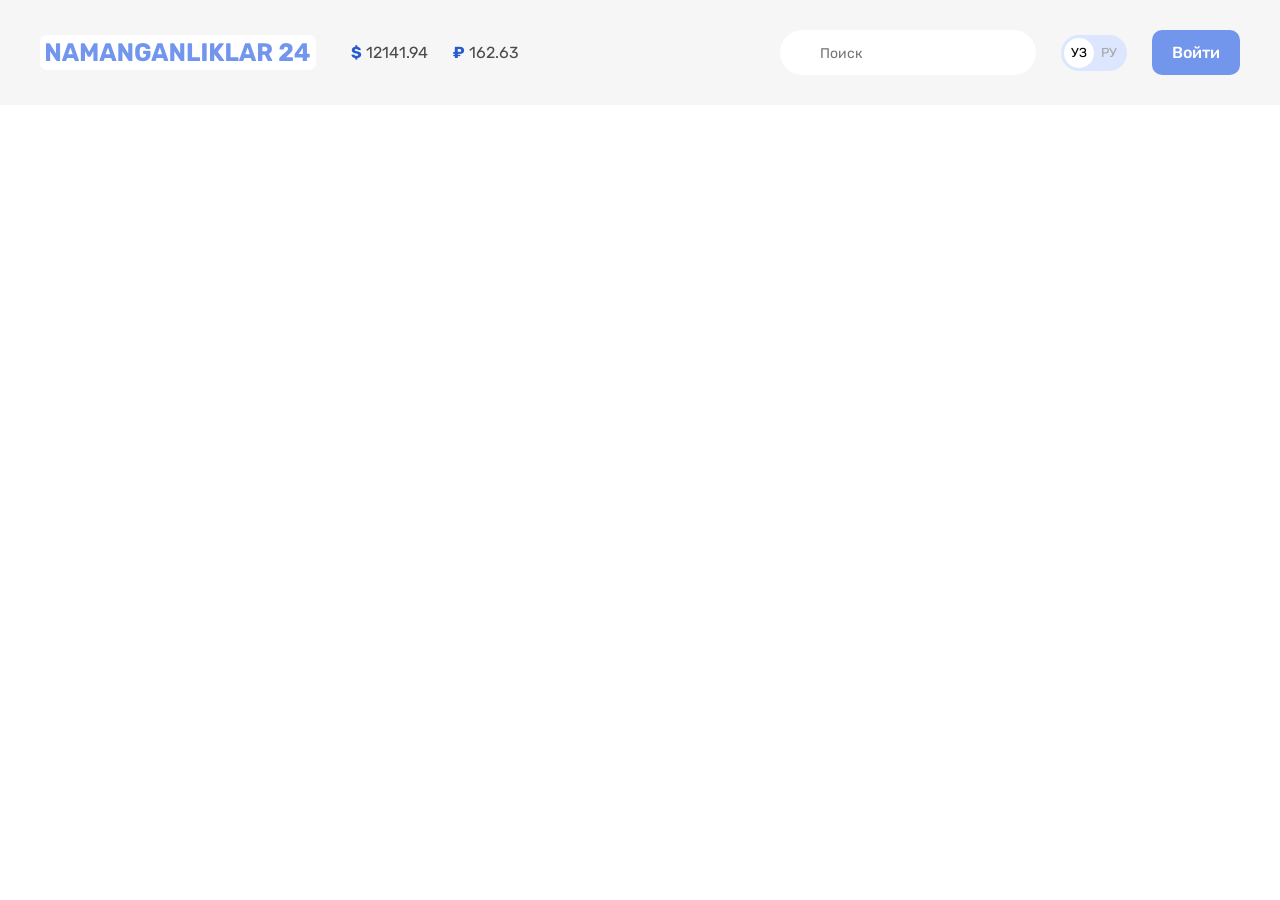
==== index.html @ 8beb7426 "Add global search form and focus styles" ====
<!DOCTYPE html>
<html lang="ru">
<head>
  <meta charset="UTF-8">
  <meta name="viewport" content="width=device-width, initial-scale=1.0">
  <title>N24</title>

  <!--Google Fonts-->
  <link rel="preconnect" href="https://fonts.googleapis.com">
  <link rel="preconnect" href="https://fonts.gstatic.com" crossorigin>
  <link href="https://fonts.googleapis.com/css2?family=Rubik:wght@400;500;700&display=swap" rel="stylesheet">

<!--Styles-->
<link rel="stylesheet" href="./css/normalize.css">
<link rel="stylesheet" href="./css/styles.css">
</head>
<body>

<!-- SITE-HEADER -->
<header class="site-header">
  <!-- SITE-HEADER-TOP -->
  <div class="site-header-top">
    <div class="site-header-top-container container">
      <a class="site-header-logo" href="index.html">
        <img class="logo-img" src="./img/logo-purple.svg" alt="N24 logo" width="264" height="28">
      </a>
      <!-- CURRENCY-RATES -->
      <ul class="currency-rates">
        <li class="currency-rates-item">
          <b class="currency-rates-type">$</b>
          <span class="currency-rates-value">12141.94</span>
        </li>
        <li class="currency-rates-item">
          <b class="currency-rates-type">₽</b>
          <span class="currency-rates-value">162.63</span>
        </li>
      </ul>

      <!-- GLOBAL-SEARCH-FORM -->
      <form class="global-search-form" action="https://echo.htmlacademy.ru" method="GET">
        <input class="global-search-form-input" type="search" name="search" placeholder="Поиск" aria-label="Поиск" required>
      </form>

      <!-- LANG-TOGGLE -->
      <div class="lang-toggle">
        <a class="lang-toggle-link lang-toggle-link-active" href="index.html">УЗ</a>
        <a class="lang-toggle-link" href="index.html">РУ</a>
      </div>

      <!-- SITE-HEADER-AUTH -->
      <a class="button button-primary" href="#">Войти</a>
    </div>
  </div>
</header>

</body>
</html>
---- css/styles.css ----
/*GLOBAL*/
* {
  box-sizing: border-box;
}

html {
  height: 100%;
  scroll-behavior: smooth;
}

body {
  display: flex;
  flex-direction: column;
  height: 100%;
  padding: 0;
  margin: 0;
  font-family: "Rubik", "Arial", sans-serif;
  font-size: 16px;
  line-height: 22px;
  background-color: #fff;
  color: #4a4b4c;
}

img {
  max-width: 100%;
  height: auto;
}

/* OUTLINE STYLES */
*:focus {
  outline: 2px dashed #7296ec;
  outline-offset: 3px;
}

/* BUTTON */
.button {
  display: inline-block;
  padding: 13px 20px;
  border-radius: 10px;
  font-size: 16px;
  line-height: normal;
  font-weight: 500;
  text-decoration: none;
  text-align: center;
  cursor: pointer;
}

.button-primary {
  background-color: #7296ec;
  color: #fff;
}

.button-primary:hover {
  opacity: 0.8;
}

.button-primary:active {
  opacity: 0.6;
}

/*CONTAINER*/
.container {
  width: 100%;
  max-width: 1240px;
  padding-left: 20px;
  padding-right: 20px;
  margin-left: auto;
  margin-right: auto;
}


/* SITE-HEADER */

/* SITE-HEADER-TOP */
.site-header-top {
  padding-top: 30px;
  padding-bottom: 30px;
  background-color: #f6f6f6;
}

.site-header-top-container {
  display: flex;
  align-items: center;
}

.site-header-logo {
  display: flex;
  padding: 8px 6px;
  margin-right: 35px;
  border-radius: 7px;
  background-color: #fff;
}

.site-header-logo:hover {
  opacity: 0.8;
}

.site-header-logo:active {
  opacity: 0.6;
}

/* CURRENCY-RATES */
.currency-rates {
  display: flex;
  align-items: center;
  padding: 0;
  margin: 0;
  margin-right: auto;
  list-style: none;
}

.currency-rates-item:not(:last-child) {
  margin-right: 25px;
}

.currency-rates-type {
  color: #2959ce;
}

/* GLOBAL-SEARCH-FORM */
.global-search-form {
  margin-right: 25px;
}

.global-search-form-input {
  padding-top: 15px;
  padding-right: 20px;
  padding-bottom: 13px;
  padding-left: 40px;
  border: 0;
  border-radius: 60px;
  font-size: 14px;
  line-height: normal;
}

/* LANG-TOGGLE */
.lang-toggle {
  display: flex;
  padding: 3px;
  margin-right: 25px;
  border-radius: 39px;
  background-color: #dce6ff;
}

.lang-toggle-link {
  width: 30px;
  height: 30px;
  border-radius: 50%;
  font-size: 13px;
  line-height: 30px;
  color: #a6a6a6;
  text-align: center;
  text-decoration: none;
}

.lang-toggle-link-active {
  background-color: #fff;
  color: #000;
}
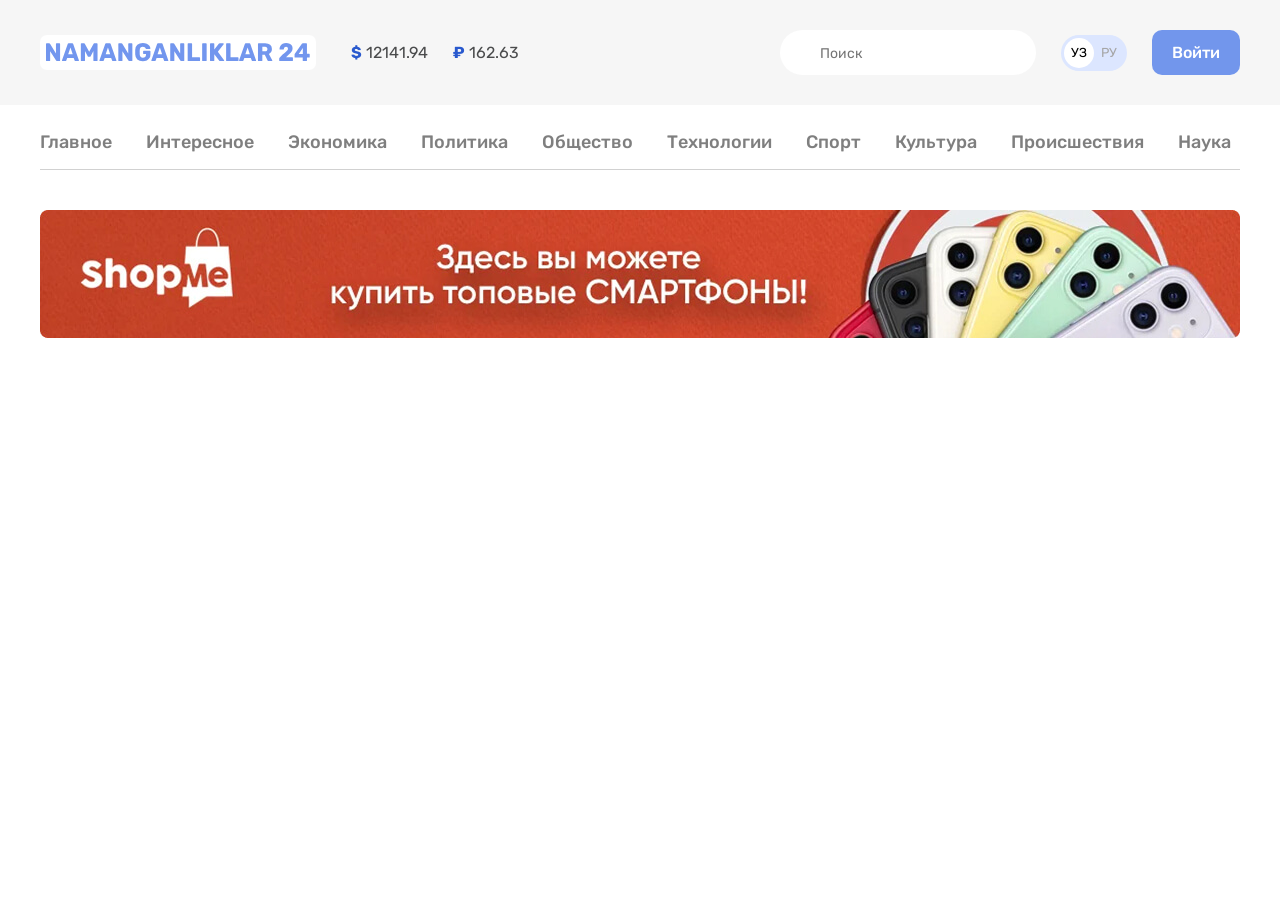
==== commit c169af99: "Add sitenav and site-header banner" ====
--- a/index.html
+++ b/index.html
@@ -51,6 +51,32 @@
       <a class="button button-primary" href="#">Войти</a>
     </div>
   </div>
+
+  <div class="container">
+    <!-- SITENAV -->
+    <nav class="sitenav">
+      <ul class="sitenav-list">
+        <li class="sitenav-item"><a class="sitenav-link" href="#">Главное</a></li>
+        <li class="sitenav-item"><a class="sitenav-link" href="#">Интересное</a></li>
+        <li class="sitenav-item"><a class="sitenav-link" href="#">Экономика</a></li>
+        <li class="sitenav-item"><a class="sitenav-link" href="#">Политика</a></li>
+        <li class="sitenav-item"><a class="sitenav-link" href="#">Общество</a></li>
+        <li class="sitenav-item"><a class="sitenav-link" href="#">Технологии</a></li>
+        <li class="sitenav-item"><a class="sitenav-link" href="#">Спорт</a></li>
+        <li class="sitenav-item"><a class="sitenav-link" href="#">Культура</a></li>
+        <li class="sitenav-item"><a class="sitenav-link" href="#">Происшествия</a></li>
+        <li class="sitenav-item"><a class="sitenav-link" href="#">Наука</a></li>
+      </ul>
+    </nav>
+
+
+    <!-- SITE-HEADER-BANNER -->
+    <aside class="site-header-banner">
+      <a class="site-header-banner-link" href="https://olchauz" target="_blank">
+        <img class="site-header-banner-img" src="./img/shopme-banner.jpg" alt="ShopMe banner" width="1200" height="128" srcset="img/shopme-banner.jpg 1x, img/shopme-banner@2x.jpg 2x">
+      </a>
+    </aside>
+  </div>
 </header>
 
 </body>
--- a/css/styles.css
+++ b/css/styles.css
@@ -75,6 +75,7 @@
 .site-header-top {
   padding-top: 30px;
   padding-bottom: 30px;
+  margin-bottom: 10px;
   background-color: #f6f6f6;
 }
 
@@ -157,3 +158,50 @@
   background-color: #fff;
   color: #000;
 }
+/* SITENAV */
+.sitenav {
+  padding-top: 12px;
+  padding-bottom: 12px;
+  border-bottom: 1px solid #d1d1d1;
+  margin-bottom: 40px;
+  font-size: 18px;
+  line-height: normal;
+  font-weight: 500;
+}
+
+.sitenav-list {
+  display: flex;
+  flex-wrap: wrap;
+  align-items: center;
+  padding: 0;
+  margin: 0;
+  list-style: none;
+}
+
+.sitenav-item {
+  margin-top: 4px;
+  margin-bottom: 4px;
+}
+
+.sitenav-item:not(:last-child) {
+  margin-right: 34px;
+}
+
+.sitenav-link {
+  display: block;
+  color: #7f7f7f;
+  text-decoration: none;
+}
+
+.sitenav-link:hover {
+  color: #7296ec;
+}
+
+.sitenav-link:active {
+  opacity: 0.6;
+}
+
+/* SITE-HEADER-BANNER */
+.site-header-banner-link {
+  display: flex;
+}
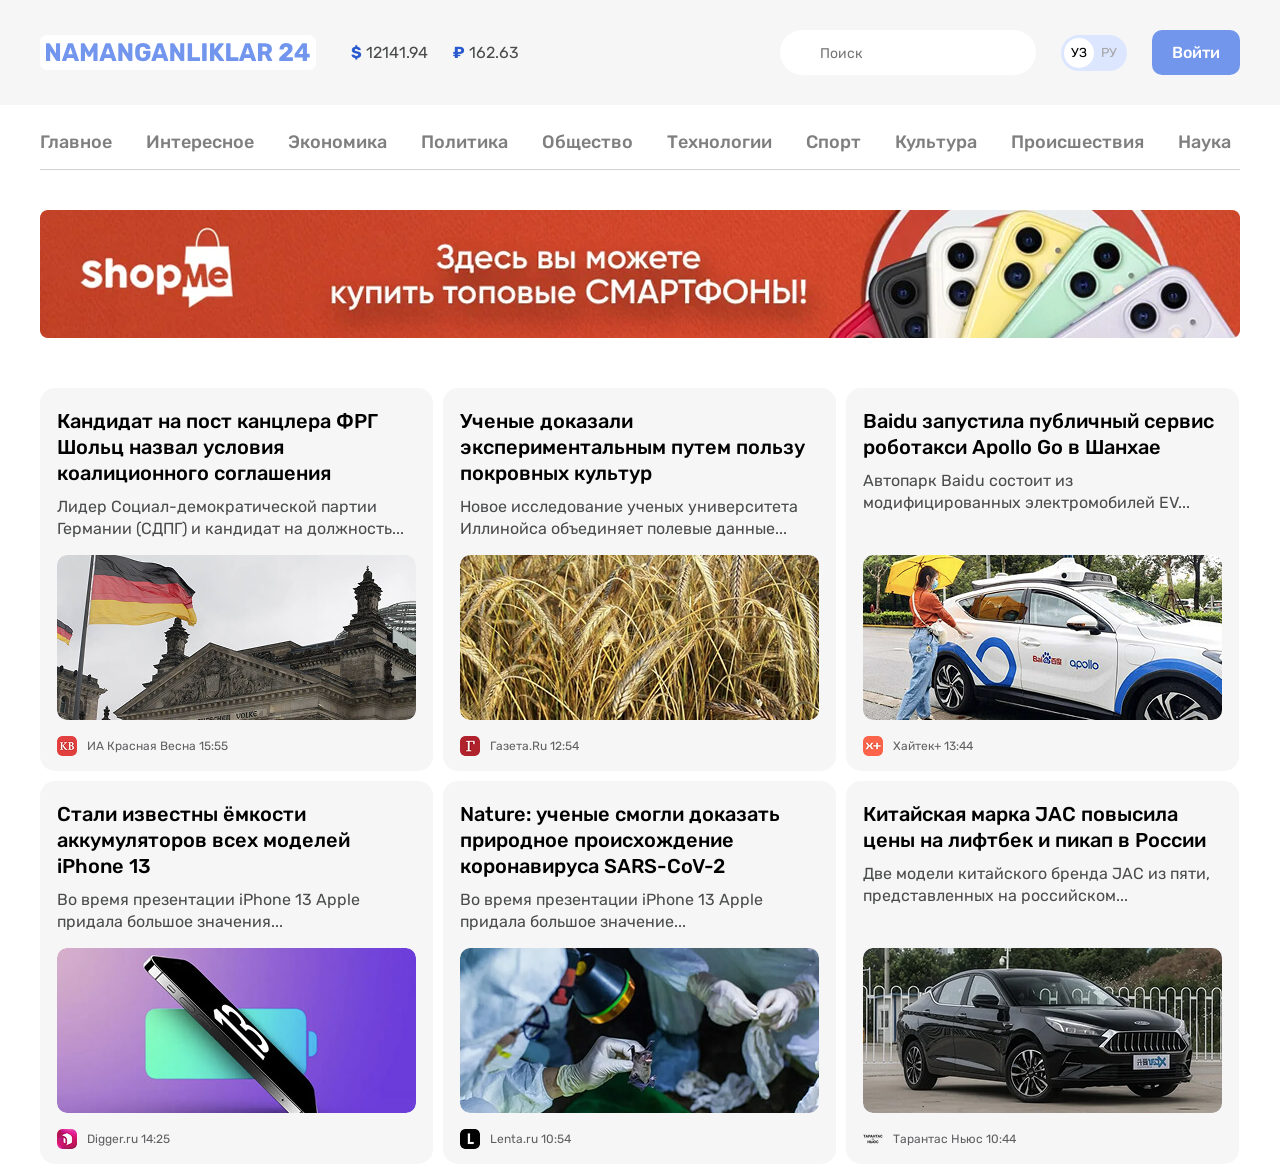
==== commit 0c4f6b8e: "Add news-grid" ====
--- a/index.html
+++ b/index.html
@@ -79,5 +79,108 @@
   </div>
 </header>
 
+
+<!-- MAIN-CONTENT -->
+<main class="main-content">
+
+<div class="container">
+  <!-- TOP-NEWS -->
+  <section class="top-news">
+    <div class="news-grid">
+      <!-- NEWS-GRID-ITEM -->
+      <article class="news-grid-item article-card">
+        <h3 class="article-card-title">
+          <a class="article-card-link" href="#">Кандидат на пост канцлера ФРГ Шольц назвал условия коалиционного соглашения</a>
+        </h3>
+        <p class="article-card-text">Лидер Социал-демократической партии Германии (СДПГ) и кандидат на должность...</p>
+        <img class="article-card-img" src="./img/germany.jpg" alt="Кандидат на пост канцлера ФРГ Шольц назвал условия коалиционного соглашения" width="360" height="165" srcset="img/germany.jpg 1x, img/germany@2x.jpg 2x">
+        <footer class="article-card-footer">
+          <img class="article-card-source-icon" src="./img/krasnaya-vesna.jpg" alt="krasnaya-vesna" width="20" height="20" srcset="img/krasnaya-vesna.jpg 1x, img/krasnaya-vesna@2x.jpg 2x">
+          <div class="article-card-source-time">
+            <span class="article-card-source">ИА Красная Весна</span>
+            <time datetime="15:55:00">15:55</time>
+          </div>
+        </footer>
+      </article>
+      <!-- NEWS-GRID-ITEM -->
+      <article class="news-grid-item article-card">
+        <h3 class="article-card-title">
+          <a class="article-card-link" href="#">Ученые доказали экспериментальным путем пользу покровных культур</a>
+        </h3>
+        <p class="article-card-text">Новое исследование ученых университета Иллинойса объединяет полевые данные...</p>
+        <img class="article-card-img" src="./img/wheat.jpg" alt="Ученые доказали экспериментальным путем пользу покровных культур" width="360" height="165" srcset="img/wheat.jpg 1x, img/wheat@2x.jpg 2x">
+        <footer class="article-card-footer">
+          <img class="article-card-source-icon" src="./img/gazetaru.jpg" alt="gazetaru" width="20" height="20" srcset="img/gazetaru.jpg 1x, img/gazetaru@2x.jpg 2x">
+          <div class="article-card-source-time">
+            <span class="article-card-source">Газета.Ru</span>
+            <time datetime="12:54:00">12:54</time>
+          </div>
+        </footer>
+      </article>
+      <!-- NEWS-GRID-ITEM -->
+      <article class="news-grid-item article-card">
+        <h3 class="article-card-title">
+          <a class="article-card-link" href="#">Baidu запустила публичный сервис роботакси Apollo Go в Шанхае</a>
+        </h3>
+        <p class="article-card-text">Автопарк Baidu состоит из модифицированных электромобилей EV...</p>
+        <img class="article-card-img" src="./img/baidu.jpg" alt="Baidu запустила публичный сервис роботакси Apollo Go в Шанхае" width="360" height="165" srcset="img/baidu.jpg 1x, img/baidu@2x.jpg 2x">
+        <footer class="article-card-footer">
+          <img class="article-card-source-icon" src="./img/hitech-plyus.jpg" alt="hitech-plyus" width="20" height="20" srcset="img/hitech-plyus.jpg 1x, img/hitech-plyus@2x.jpg 2x">
+          <div class="article-card-source-time">
+            <span class="article-card-source">Хайтек+</span>
+            <time datetime="13:44:00">13:44</time>
+          </div>
+        </footer>
+      </article>
+      <!-- NEWS-GRID-ITEM -->
+      <article class="news-grid-item article-card">
+        <h3 class="article-card-title">
+          <a class="article-card-link" href="#">Стали известны ёмкости аккумуляторов всех моделей iPhone 13</a>
+        </h3>
+        <p class="article-card-text">Во время презентации iPhone 13 Apple придала большое значения...</p>
+        <img class="article-card-img" src="./img/iphone-13.jpg" alt="Стали известны ёмкости аккумуляторов всех моделей iPhone 13" width="360" height="165" srcset="img/iphone-13.jpg 1x, img/iphone-13@2x.jpg 2x">
+        <footer class="article-card-footer">
+          <img class="article-card-source-icon" src="./img/digger-logo.jpg" alt="digger-logo" width="20" height="20" srcset="img/digger-logo.jpg 1x, img/digger-logo@2x.jpg 2x">
+          <div class="article-card-source-time">
+            <span class="article-card-source">Digger.ru</span>
+            <time datetime="14:25:00">14:25</time>
+          </div>
+        </footer>
+      </article>
+            <!-- NEWS-GRID-ITEM -->
+      <article class="news-grid-item article-card">
+        <h3 class="article-card-title">
+          <a class="article-card-link" href="#">Nature: ученые смогли доказать природное происхождение коронавируса SARS-CoV-2</a>
+        </h3>
+        <p class="article-card-text">Во время презентации iPhone 13 Apple придала большое значение...</p>
+        <img class="article-card-img" src="./img/sars-cov-2.jpg" alt="Nature: ученые смогли доказать природное происхождение коронавируса SARS-CoV-2" width="360" height="165" srcset="img/sars-cov-2.jpg 1x, img/sars-cov-2@2x.jpg 2x">
+        <footer class="article-card-footer">
+          <img class="article-card-source-icon" src="./img/lenta.jpg" alt="lenta" width="20" height="20" srcset="img/lenta.jpg 1x, img/lenta@2x.jpg 2x">
+          <div class="article-card-source-time">
+            <span class="article-card-source">Lenta.ru</span>
+            <time datetime="10:54:00">10:54</time>
+          </div>
+        </footer>
+      </article>
+                  <!-- NEWS-GRID-ITEM -->
+      <article class="news-grid-item article-card">
+        <h3 class="article-card-title">
+          <a class="article-card-link" href="#">Китайская марка JAC повысила цены на лифтбек и пикап в России</a>
+        </h3>
+        <p class="article-card-text">Две модели китайского бренда JAC из пяти, представленных на российском...</p>
+        <img class="article-card-img" src="./img/jac.jpg" alt="Китайская марка JAC повысила цены на лифтбек и пикап в России" width="360" height="165" srcset="img/jac.jpg 1x, img/jac@2x.jpg 2x">
+        <footer class="article-card-footer">
+          <img class="article-card-source-icon" src="./img/tarantas-nyus.png" alt="tarantas-nyus" width="20" height="20" srcset="img/tarantas-nyus.png 1x, img/tarantas-nyus@2x.png 2x">
+          <div class="article-card-source-time">
+            <span class="article-card-source">Тарантас Ньюс</span>
+            <time datetime="10:44:00">10:44</time>
+          </div>
+        </footer>
+      </article>
+    </div>
+  </section>
+</div>
+</main>
+
 </body>
 </html>
--- a/css/styles.css
+++ b/css/styles.css
@@ -204,4 +204,87 @@
 /* SITE-HEADER-BANNER */
 .site-header-banner-link {
   display: flex;
+}
+
+/* MAIN-CONTENT */
+.main-content {
+  flex-grow: 1;
+  padding-top: 50px;
+}
+
+.news-grid {
+  display: flex;
+  flex-wrap: wrap;
+  margin-left: -10px;
+}
+
+.news-grid-item {
+  width: 393px;
+  margin-left: 10px;
+  margin-bottom: 10px;
+}
+
+.article-card {
+  display: flex;
+  flex-direction: column;
+  padding: 20px 17px 15px;
+  border-radius: 15px;
+  background-color: #f6f6f6;
+}
+
+.article-card-title {
+  margin-top: 0;
+  margin-bottom: 10px;
+  font-size: 20px;
+  font-weight: 500;
+  line-height: 26px;
+}
+
+.article-card-link {
+  display: inline-block;
+  color: #000;
+  text-decoration: none;
+}
+
+.article-card-link:hover {
+  color: #7296ec;
+}
+
+.article-card-link:active {
+  opacity: 0.6;
+}
+
+.article-card-text {
+  margin-top: 0;
+  margin-bottom: 15px;
+}
+
+.article-card-img {
+  display: block;
+  width: 360px;
+  height: 165px;
+  margin-top: auto;
+  margin-bottom: 16px;
+  border-radius: 10px;
+  object-fit: cover;
+}
+
+.article-card-footer {
+  display: flex;
+  align-items: center;
+}
+
+.article-card-source-icon {
+  width: 20px;
+  height: 20px;
+  margin-right: 10px;
+  border-radius: 5px;
+}
+
+.article-card-source-time {
+  font-size: 12px;
+  line-height: normal;
+  color: #5f5e61;
+}
+.article-card-source {
 }
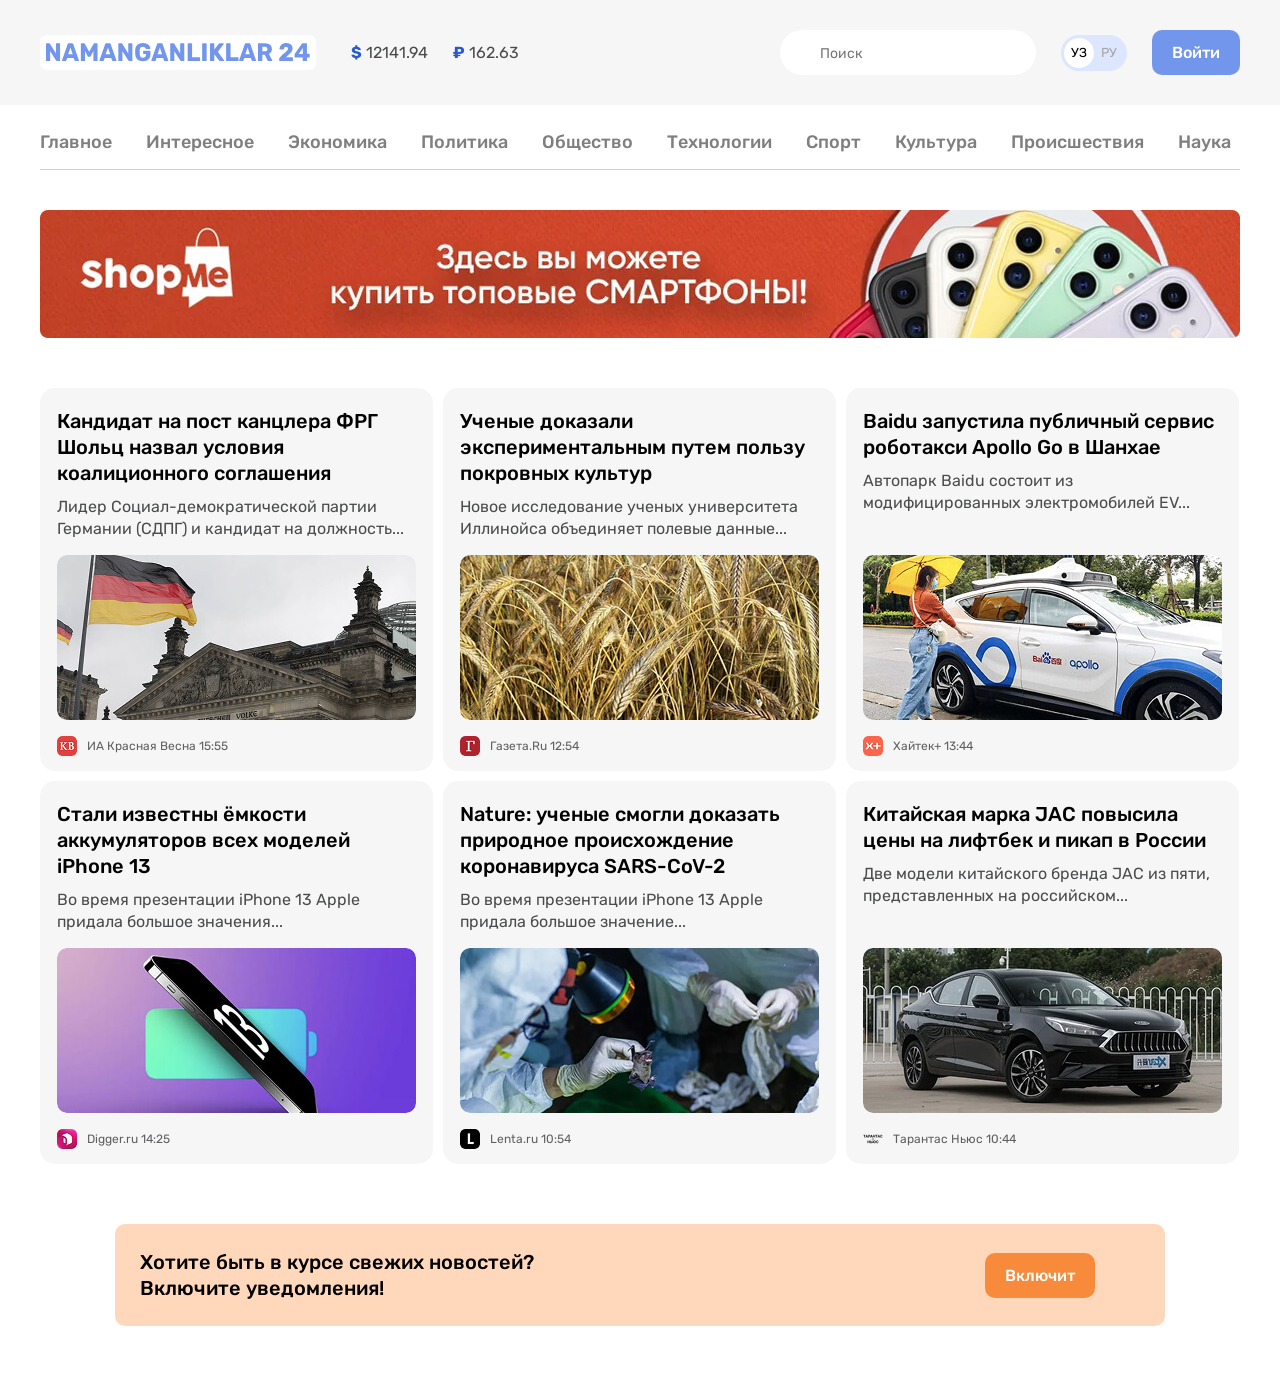
==== commit b501b3ce: "Add notification-cta" ====
--- a/index.html
+++ b/index.html
@@ -179,6 +179,16 @@
       </article>
     </div>
   </section>
+
+
+
+  <!-- NOTIFICATION-CTA -->
+  <section class="notification-cta">
+    <div class="notification-cta-text">Хотите быть в курсе свежих новостей?
+      <br>Включите уведомления!
+    </div>
+    <button class="button button-orang" type="button">Включит</button>
+  </section>
 </div>
 </main>
 
--- a/css/styles.css
+++ b/css/styles.css
@@ -36,6 +36,7 @@
 .button {
   display: inline-block;
   padding: 13px 20px;
+  border: 0;
   border-radius: 10px;
   font-size: 16px;
   line-height: normal;
@@ -44,18 +45,22 @@
   text-align: center;
   cursor: pointer;
 }
+.button:hover {
+  opacity: 0.8;
+}
+
+.button:active {
+  opacity: 0.6;
+}
 
 .button-primary {
   background-color: #7296ec;
   color: #fff;
 }
 
-.button-primary:hover {
-  opacity: 0.8;
-}
-
-.button-primary:active {
-  opacity: 0.6;
+.button-orang {
+  background-color: #f78b3b;
+  color: #fff;
 }
 
 /*CONTAINER*/
@@ -216,6 +221,7 @@
   display: flex;
   flex-wrap: wrap;
   margin-left: -10px;
+  margin-bottom: -10px;
 }
 
 .news-grid-item {
@@ -286,5 +292,22 @@
   line-height: normal;
   color: #5f5e61;
 }
-.article-card-source {
-}+
+
+/* NOTIFICATION-CTA */
+.notification-cta {
+  display: flex;
+  justify-content: space-between;
+  align-items: center;
+  padding: 25px 70px 25px 25px;
+  margin: 60px 75px;
+  border-radius: 10px;
+  background-color: #ffd7ba;
+}
+
+.notification-cta-text {
+  font-size: 20px;
+  font-weight: 500;
+  line-height: 26px;
+  color: #000;
+}
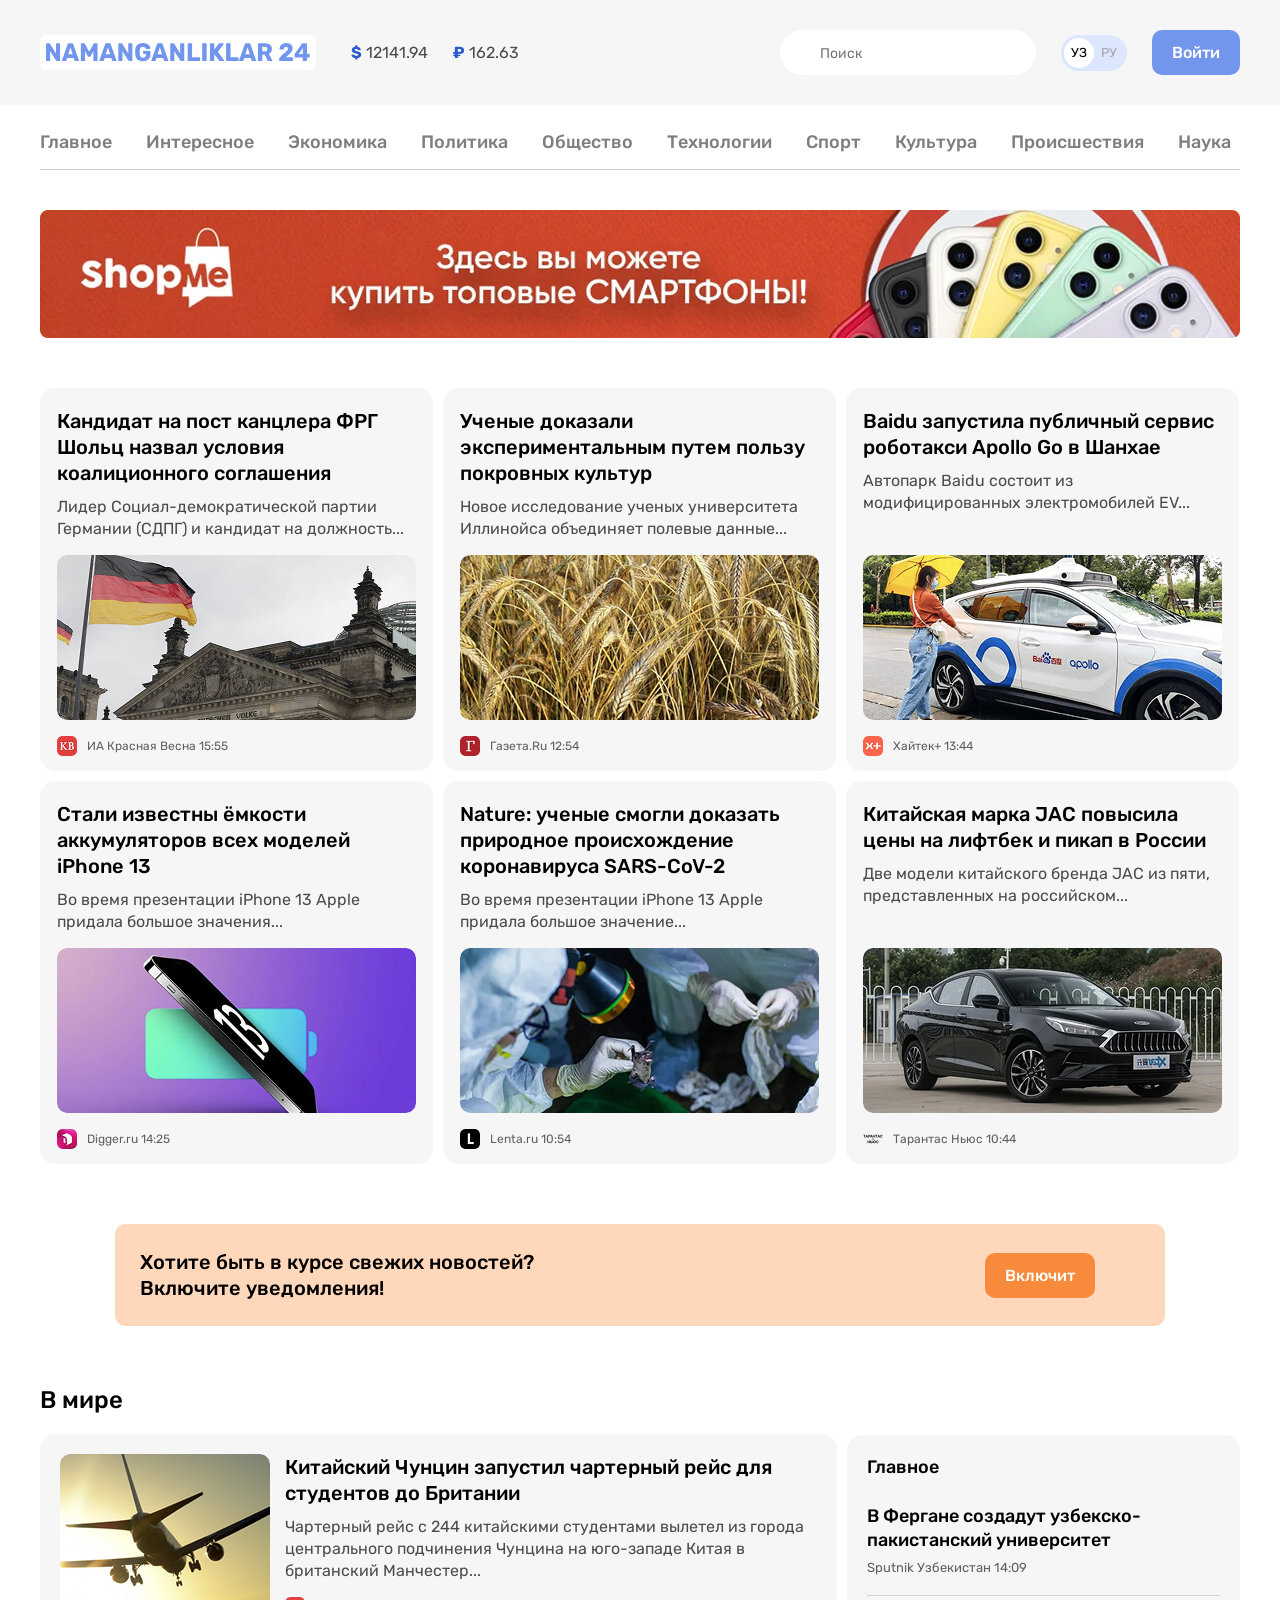
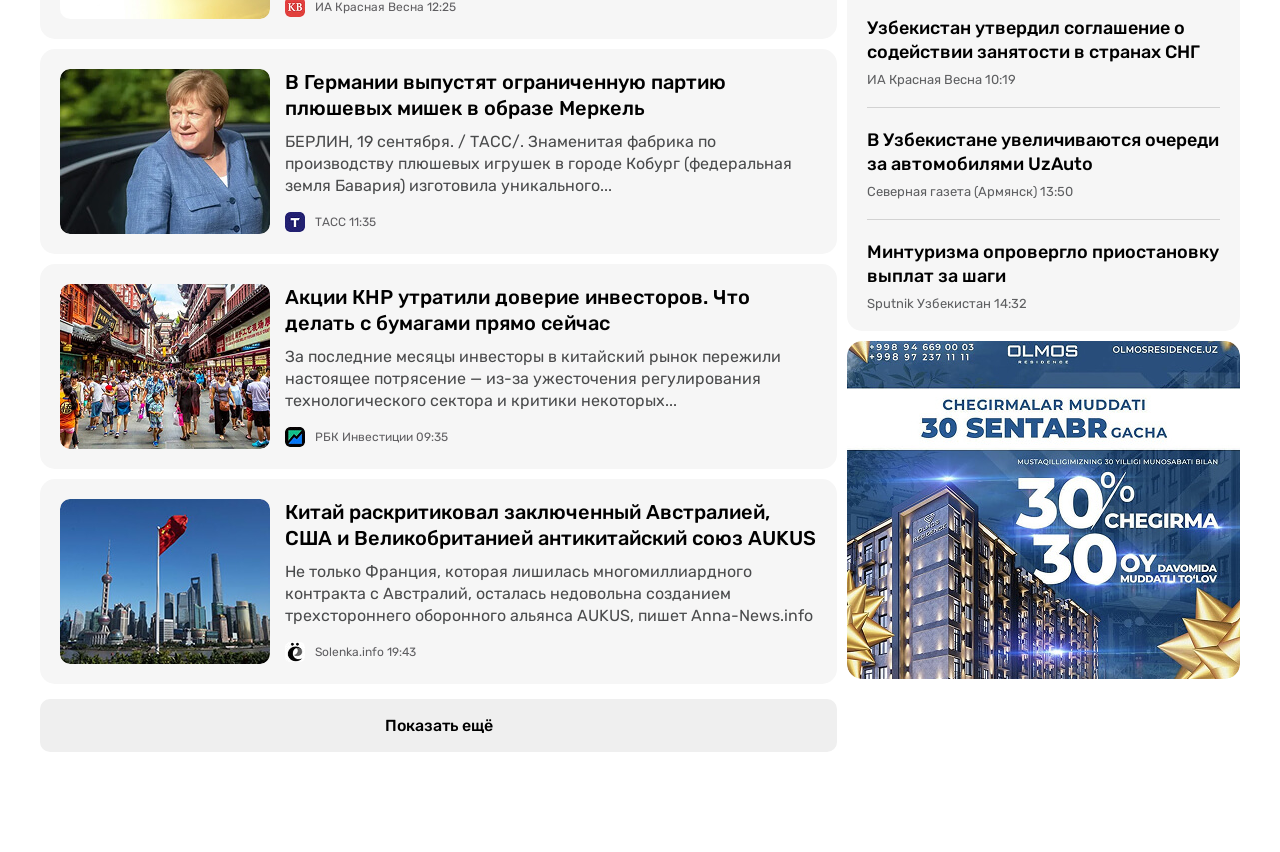
==== commit d4ae73d5: "Add global-news and sitebar" ====
--- a/index.html
+++ b/index.html
@@ -189,6 +189,134 @@
     </div>
     <button class="button button-orang" type="button">Включит</button>
   </section>
+
+
+<div class="layout-2-1">
+  <div class="layout-2-1-main">
+  <section class="global-news">
+  <h2 class="global-news-heading">В мире</h2>
+  <!-- NEWS-LIST -->
+  <div class="news-list">
+    <div class="news-list-item article-card-horizontal">
+      <img class="article-card-horizontal-img" src="./img/charter-reys.jpg" alt="" width="210" height="165" srcset="img/charter-reys.jpg 1x, img/charter-reys@2x.jpg 2x">
+      <div class="article-card-horizontal-content">
+        <h3 class="article-card-horizontal-title">
+          <a class="article-card-horizontal-link" href="#">Китайский Чунцин запустил чартерный рейс для студентов до Британии</a>
+        </h3>
+        <p class="article-card-horizontal-text">Чартерный рейс с 244 китайскими студентами вылетел из города центрального подчинения Чунцина на юго-западе Китая в британский Манчестер...</p>
+        <footer class="article-card-horizontal-footer">
+          <img class="article-card-horizontal-source-icon" src="./img/krasnaya-vesna.jpg" alt="" width="20" height="20" srcset="img/krasnaya-vesna.jpg 1x, img/krasnaya-vesna@2x.jpg 2x">
+          <div class="article-card-horizontal-source-time">
+            <span class="article-card-horizontal-source">ИА Красная Весна</span>
+            <time datetime="12:25:00">12:25</time>
+          </div>
+        </footer>
+      </div>
+    </div>
+    <div class="news-list-item article-card-horizontal">
+      <img class="article-card-horizontal-img" src="./img/angela-merke.jpg" alt="" width="210" height="165" srcset="img/angela-merke.jpg 1x, img/angela-merke@2x.jpg 2x">
+      <div class="article-card-horizontal-content">
+        <h3 class="article-card-horizontal-title">
+          <a class="article-card-horizontal-link" href="#">В Германии выпустят ограниченную партию плюшевых мишек в образе Меркель</a>
+        </h3>
+        <p class="article-card-horizontal-text">БЕРЛИН, 19 сентября. / ТАСС/. Знаменитая фабрика по производству плюшевых игрушек в городе Кобург (федеральная земля Бавария) изготовила уникального...</p>
+        <footer class="article-card-horizontal-footer">
+          <img class="article-card-horizontal-source-icon" src="./img/tacc.jpg" alt="" width="20" height="20" srcset="img/tacc.jpg 1x, img/tacc@2x.jpg 2x">
+          <div class="article-card-horizontal-source-time">
+            <span class="article-card-horizontal-source">ТАСС</span>
+            <time datetime="11:35:00">11:35</time>
+          </div>
+        </footer>
+      </div>
+    </div>
+    <div class="news-list-item article-card-horizontal">
+      <img class="article-card-horizontal-img" src="./img/china.jpg" alt="" width="210" height="165" srcset="img/china.jpg 1x, img/china@2x.jpg 2x">
+      <div class="article-card-horizontal-content">
+        <h3 class="article-card-horizontal-title">
+          <a class="article-card-horizontal-link" href="#">Акции КНР утратили доверие инвесторов. Что делать с бумагами прямо сейчас</a>
+        </h3>
+        <p class="article-card-horizontal-text">За последние месяцы инвесторы в китайский рынок пережили настоящее потрясение — из-за ужесточения регулирования технологического сектора и критики некоторых...</p>
+        <footer class="article-card-horizontal-footer">
+          <img class="article-card-horizontal-source-icon" src="./img/rbc.jpg" alt="" width="20" height="20" srcset="img/rbc.jpg 1x, img/rbc@2x.jpg 2x">
+          <div class="article-card-horizontal-source-time">
+            <span class="article-card-horizontal-source">РБК Инвестиции</span>
+            <time datetime="09:35:00">09:35</time>
+          </div>
+        </footer>
+      </div>
+    </div>
+    <div class="news-list-item article-card-horizontal">
+      <img class="article-card-horizontal-img" src="./img/aukus.jpg" alt="" width="210" height="165" srcset="img/aukus.jpg 1x, img/aukus@2x.jpg 2x">
+      <div class="article-card-horizontal-content">
+        <h3 class="article-card-horizontal-title">
+          <a class="article-card-horizontal-link" href="#">Китай раскритиковал заключенный Австралией, США и Великобританией антикитайский союз AUKUS</a>
+        </h3>
+        <p class="article-card-horizontal-text">Не только Франция, которая лишилась многомиллиардного контракта с Австралий, осталась недовольна созданием трехстороннего оборонного альянса AUKUS, пишет Anna-News.info</p>
+        <footer class="article-card-horizontal-footer">
+          <img class="article-card-horizontal-source-icon" src="./img/solenka.jpg" alt="" width="20" height="20" srcset="img/solenka.jpg 1x, img/solenka@2x.jpg 2x">
+          <div class="article-card-horizontal-source-time">
+            <span class="article-card-horizontal-source">Solenka.info</span>
+            <time datetime="19:43:00">19:43</time>
+          </div>
+        </footer>
+      </div>
+    </div>
+  </div>
+
+  <button class="news-list-more-button button button-block" type="button">Показать ещё</button>
+</section>
+</div>
+
+<div class="layout-2-1-sitebar">
+  <section class="layout-2-1-sitebar-item sitebar-news-card">
+  <h2 class="sitebar-news-card-heading">Главное</h2>
+  <ul class="sitebar-news-card-list">
+    <li class="sitebar-news-card-item">
+      <h3 class="sitebar-news-card-title">
+        <a href="" class="sitebar-news-card-link">В Фергане создадут узбекско-пакистанский университет</a>
+      </h3>
+      <div class="sitebar-news-card-source-time">
+        <span class="sitebar-news-card-source">Sputnik Узбекистан</span>
+        <time datetime="14:09:00">14:09</time>
+      </div>
+    </li>
+    <li class="sitebar-news-card-item">
+      <h3 class="sitebar-news-card-title">
+        <a href="" class="sitebar-news-card-link">Узбекистан утвердил соглашение о содействии занятости в странах СНГ</a>
+      </h3>
+      <div class="sitebar-news-card-source-time">
+        <span class="sitebar-news-card-source">ИА Красная Весна</span>
+        <time datetime="10:19:00">10:19</time>
+      </div>
+    </li>
+    <li class="sitebar-news-card-item">
+      <h3 class="sitebar-news-card-title">
+        <a href="" class="sitebar-news-card-link">В Узбекистане увеличиваются очереди за автомобилями UzAuto</a>
+      </h3>
+      <div class="sitebar-news-card-source-time">
+        <span class="sitebar-news-card-source">Северная газета (Армянск)</span>
+        <time datetime="13:50:00">13:50</time>
+      </div>
+    </li>
+    <li class="sitebar-news-card-item">
+      <h3 class="sitebar-news-card-title">
+        <a href="" class="sitebar-news-card-link">Минтуризма опровергло приостановку выплат за шаги</a>
+      </h3>
+      <div class="sitebar-news-card-source-time">
+        <span class="sitebar-news-card-source">Sputnik Узбекистан</span>
+        <time datetime="14:32:00">14:32</time>
+      </div>
+    </li>
+  </ul>
+</section>
+
+<aside class="layout-2-1-sitebar-item sitebar-ad">
+  <a class="sitebar-ad-link" href="#" target="_blank">
+    <img class="sitebar-ad-img" src="./img/olmos.jpg" alt="Olmos residence" width="393" height="338" srcset="img/olmos.jpg 1x, img/olmos@2x.jpg 2x">
+  </a>
+</aside>
+</div>
+</div>
 </div>
 </main>
 
--- a/css/styles.css
+++ b/css/styles.css
@@ -53,6 +53,11 @@
   opacity: 0.6;
 }
 
+.button-block {
+  display: block;
+  width: 100%;
+}
+
 .button-primary {
   background-color: #7296ec;
   color: #fff;
@@ -215,6 +220,7 @@
 .main-content {
   flex-grow: 1;
   padding-top: 50px;
+  padding-bottom: 100px;
 }
 
 .news-grid {
@@ -311,3 +317,195 @@
   line-height: 26px;
   color: #000;
 }
+
+
+/* GLOBAL-NEWS */
+.global-news-heading {
+  margin-top: 0;
+  margin-bottom: 20px;
+  font-size: 24px;
+  font-weight: 500;
+  line-height: normal;
+  color: #000;
+}
+
+.news-list {
+  display: flex;
+  flex-direction: column;
+  margin-bottom: 15px;
+}
+.news-list-item:not(:last-child) {
+  margin-bottom: 10px;
+}
+
+/* ARTICLE-CARD-HORIZONTAL */
+.article-card-horizontal {
+  display: flex;
+  align-items:flex-start;
+  padding: 20px;
+  border-radius: 15px;
+  background-color: #f6f6f6;
+}
+
+.article-card-horizontal-img {
+  width: 210px;
+  height: 165px;
+  margin-right: 15px;
+  border-radius: 10px;
+  object-fit: cover;
+}
+
+.article-card-horizontal-content {
+  flex-grow: 1;
+}
+
+.article-card-horizontal-title {
+  margin-top: 0;
+  margin-bottom: 10px;
+  font-size: 20px;
+  font-weight: 500;
+  line-height: 26px;
+}
+
+.article-card-horizontal-link {
+  display: inline-block;
+  color: #000;
+  text-decoration: none;
+}
+
+.article-card-horizontal-link:hover {
+  color: #7296ec;
+}
+
+.article-card-horizontal-link:active {
+  opacity: 0.6;
+}
+
+.article-card-horizontal-text {
+  margin-top: 0;
+  margin-bottom: 15px;
+  font-size: 16px;
+  line-height: 22px;
+}
+
+.article-card-horizontal-footer {
+  display: flex;
+  align-items: center;
+}
+
+.article-card-horizontal-source-icon {
+  width: 20px;
+  height: 20px;
+  margin-right: 10px;
+  object-fit: cover;
+  border-radius: 5px;
+}
+
+.article-card-horizontal-source-time {
+  font-size: 12px;
+  line-height: normal;
+  color: #5f5e61;
+}
+
+.news-list-more-button {
+  padding: 17px;
+}
+
+/* SITEBAR */
+.layout-2-1 {
+  display: flex;
+  align-items: flex-start;
+}
+
+.layout-2-1-main {
+  width: 797px;
+  margin-right: 10px;
+}
+
+.layout-2-1-sitebar {
+  width: 393px;
+  margin-top: 49px;
+}
+
+.layout-2-1-sitebar-item:not(:last-child) {
+  margin-bottom: 10px;
+}
+
+
+/* SITEBAR-NEWS-CARD */
+.sitebar-news-card {
+  padding: 20px;
+  border-radius: 15px;
+  background-color: #f6f6f6;
+  color: #000;
+}
+
+.sitebar-news-card-heading {
+  margin-top: 0;
+  margin-bottom: 25px;
+  font-size: 18px;
+  font-weight: 500;
+  line-height: 24px;
+}
+
+.sitebar-news-card-list {
+  padding: 0;
+  margin: 0;
+  list-style: none;
+}
+
+.sitebar-news-card-item {
+  padding-top: 20px;
+  padding-bottom: 20px;
+}
+
+.sitebar-news-card-item:first-child {
+  padding-top: 0;
+}
+
+.sitebar-news-card-item:last-child {
+  padding-bottom: 0;
+}
+
+.sitebar-news-card-item:not(:last-child) {
+  border-bottom: 1px solid #d2d2d2;
+}
+
+.sitebar-news-card-title {
+  margin-top: 0;
+  margin-bottom: 8px;
+  font-size: 18px;
+  font-weight: 500;
+  line-height: 24px;
+}
+
+.sitebar-news-card-link {
+  display: inline-block;
+  color: #000;
+  text-decoration: none;
+}
+
+.sitebar-news-card-link:hover {
+  color: #7296ec;
+}
+
+.sitebar-news-card-link:active {
+  opacity: 0.6;
+}
+
+.sitebar-news-card-source-time {
+  font-size: 13px;
+  line-height: normal;
+  color: #5e5f61;
+}
+
+.sitebar-ad-link {
+  display: flex;
+}
+
+.sitebar-ad-img {
+  width: 393px;
+  height: 338px;
+  object-fit: cover;
+  border-radius: 15px;
+}
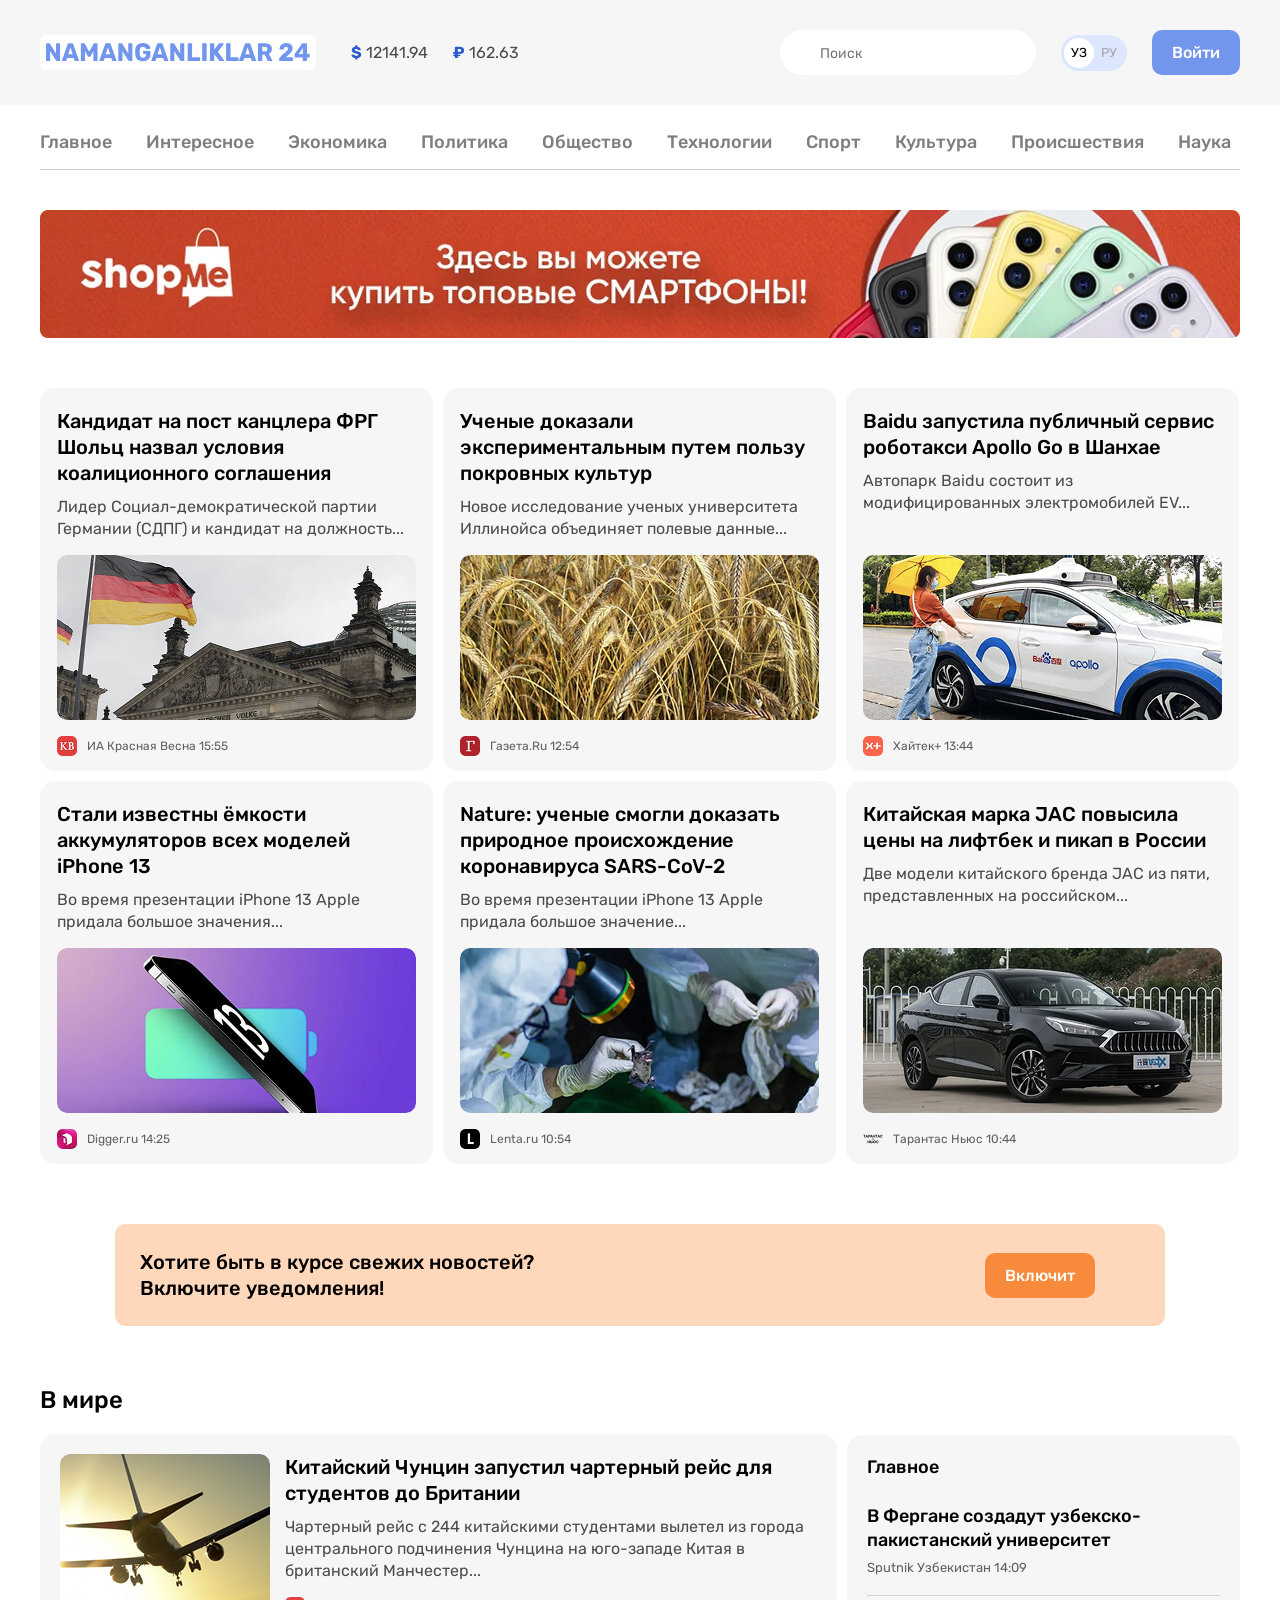
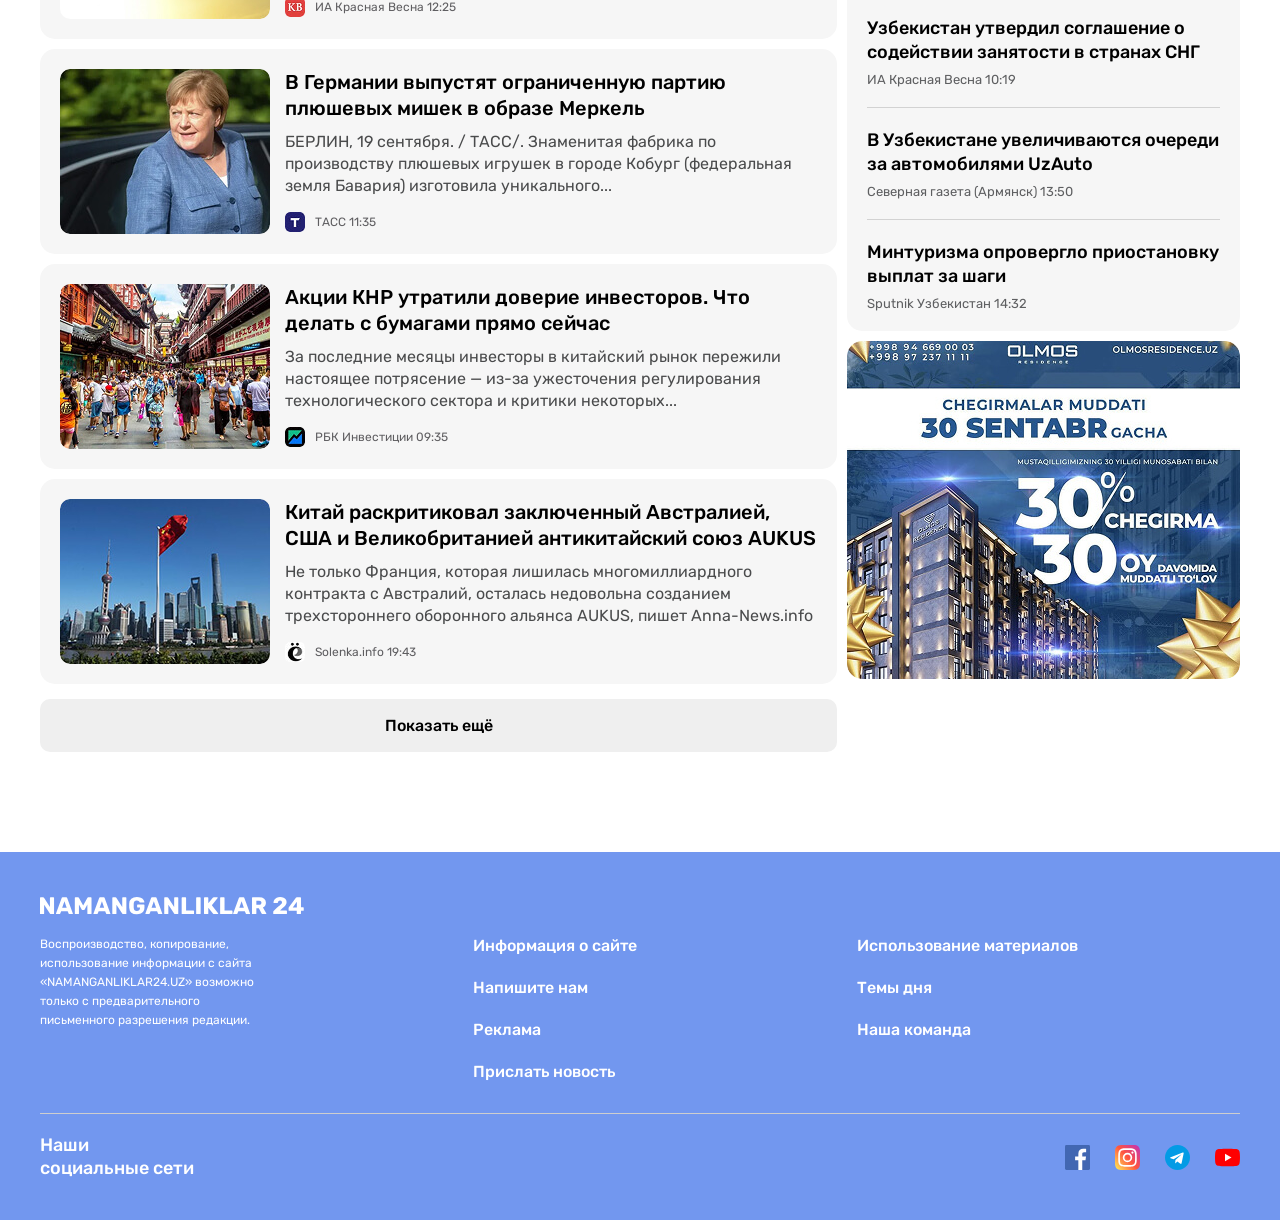
==== commit 2489c077: "Add site-footer" ====
--- a/index.html
+++ b/index.html
@@ -320,5 +320,78 @@
 </div>
 </main>
 
+
+<!-- SITE-FOOTER -->
+<footer class="site-footer">
+  <div class="container">
+    <div class="site-footer-logo-wrapper">
+      <a class="site-footer-logo" href="index.html">
+        <img class="site-footer-logo-img" src="./img/logo-white.svg" alt="N24 logo" width="264" height="28">
+      </a>
+    </div>
+
+    <div class="site-footer-about-links">
+      <div class="site-footer-about">Воспроизводство, копирование, использование информации с сайта «NAMANGANLIKLAR24.UZ» возможно только с предварительного письменного разрешения редакции.</div>
+
+      <div class="site-footer-links-wrapper">
+        <ul class="site-footer-links">
+          <li class="site-footer-links-item">
+            <a class="site-footer-link" href="#">Информация о сайте</a>
+          </li>
+          <li class="site-footer-links-item">
+            <a class="site-footer-link" href="#">Напишите нам</a>
+          </li>
+          <li class="site-footer-links-item">
+            <a class="site-footer-link" href="#">Реклама</a>
+          </li>
+          <li class="site-footer-links-item">
+            <a class="site-footer-link" href="#">Прислать новость</a>
+          </li>
+        </ul>
+
+        <ul class="site-footer-links">
+          <li class="site-footer-links-item">
+            <a class="site-footer-link" href="#">Использование материалов</a>
+          </li>
+          <li class="site-footer-links-item">
+            <a class="site-footer-link" href="#">Темы дня</a>
+          </li>
+          <li class="site-footer-links-item">
+            <a class="site-footer-link" href="#">Наша команда</a>
+          </li>
+        </ul>
+      </div>
+    </div>
+
+    <hr class="site-footer-divider">
+
+    <div class="site-footer-socials">
+      <h2 class="site-footer-socials-heading">Наши социальные сети</h2>
+      <ul class="site-footer-socials-list">
+        <li class="site-footer-socials-item">
+          <a class="site-footer-socials-link" href="#" target="_blank">
+            <img class="site-footer-socials-icon" src="./img/icon-facebook.svg" alt="Facebook" width="25" height="25">
+          </a>
+        </li>
+        <li class="site-footer-socials-item">
+          <a class="site-footer-socials-link" href="#" target="_blank">
+            <img class="site-footer-socials-icon" src="./img/icon-instagram.svg" alt="Instagram" width="25" height="25">
+          </a>
+        </li>
+        <li class="site-footer-socials-item">
+          <a class="site-footer-socials-link" href="#" target="_blank">
+            <img class="site-footer-socials-icon" src="./img/icon-telegram.svg" alt="Telegram" width="25" height="25">
+          </a>
+        </li>
+        <li class="site-footer-socials-item">
+          <a class="site-footer-socials-link" href="#" target="_blank">
+            <img class="site-footer-socials-icon" src="./img/icon-youtube.svg" alt="YouTube" width="25" height="25">
+          </a>
+        </li>
+      </ul>
+    </div>
+  </div>
+</footer>
+
 </body>
 </html>
--- a/css/styles.css
+++ b/css/styles.css
@@ -508,4 +508,124 @@
   height: 338px;
   object-fit: cover;
   border-radius: 15px;
+}
+
+
+/* SITE-FOOTER */
+.site-footer {
+  padding-top: 40px;
+  padding-bottom: 40px;
+  background-color: #7297ef;
+  color: #fff;
+}
+
+.site-footer *:focus {
+  outline: 2px dashed #fff;
+}
+
+.site-footer-logo-wrapper {
+  display: flex;
+  margin-bottom: 15px;
+}
+
+.site-footer-logo {
+  display: flex;
+}
+
+.site-footer-logo:hover {
+  opacity: 0.8;
+}
+
+.site-footer-logo:active {
+  opacity: 0.6;
+}
+
+.site-footer-logo-img {
+  width: 264px;
+  height: 28px;
+  object-fit: contain;
+}
+
+.site-footer-about-links {
+  display: flex;
+}
+
+.site-footer-about {
+  width: 230px;
+  margin-right: 203px;
+  font-size: 12px;
+  line-height: 19px;
+}
+
+.site-footer-links-wrapper {
+  flex-grow: 1;
+  display: flex;
+}
+
+.site-footer-links {
+  width: 50%;
+  padding-left: 0;
+  padding-right: 24px;
+  margin: 0;
+  list-style: none;
+  font-weight: 500;
+}
+
+.site-footer-links-item:not(:last-child) {
+  margin-bottom: 20px;
+}
+
+.site-footer-link {
+  display: inline-block;
+  color: #fff;
+  text-decoration: none;
+}
+
+.site-footer-link:hover {
+  text-decoration: underline;
+}
+
+.site-footer-divider {
+  height: 1px;
+  border: 0;
+  margin-top: 30px;
+  margin-bottom: 20px;
+  background-color: #cecece;
+}
+
+.site-footer-socials {
+  display: flex;
+  justify-content: space-between;
+  align-items: center;
+}
+
+.site-footer-socials-heading {
+  width: 161px;
+  margin: 0;
+  font-size: 18px;
+  line-height: 23px;
+  font-weight: 500;
+}
+
+.site-footer-socials-list {
+  display: flex;
+  align-items: center;
+  padding: 0;
+  margin: 0;
+  list-style: none;
+}
+
+.site-footer-socials-item:not(:last-child) {
+  margin-right: 25px;
+}
+
+.site-footer-socials-link {
+  display: flex;
+}
+
+.site-footer-socials-icon {
+  flex-shrink: 0;
+  width: 25px;
+  height: 25px;
+  object-fit: contain;
 }
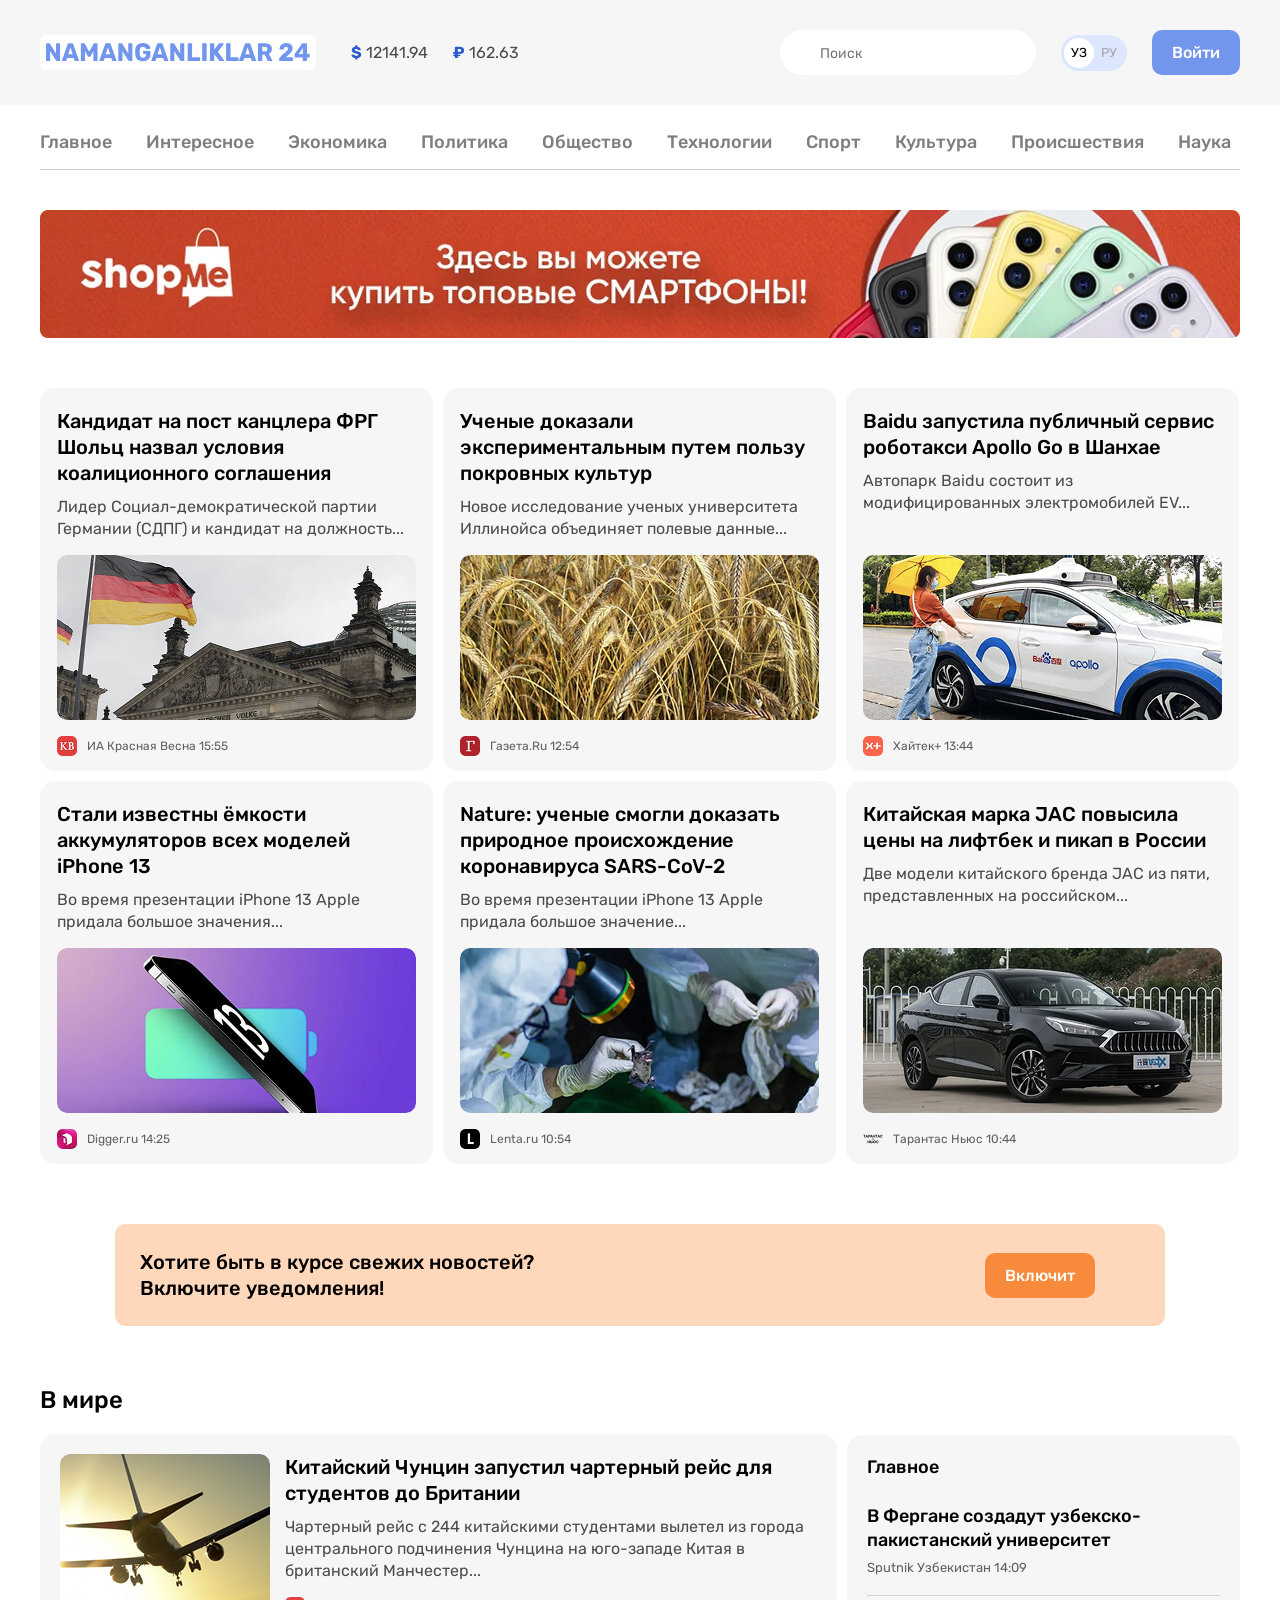
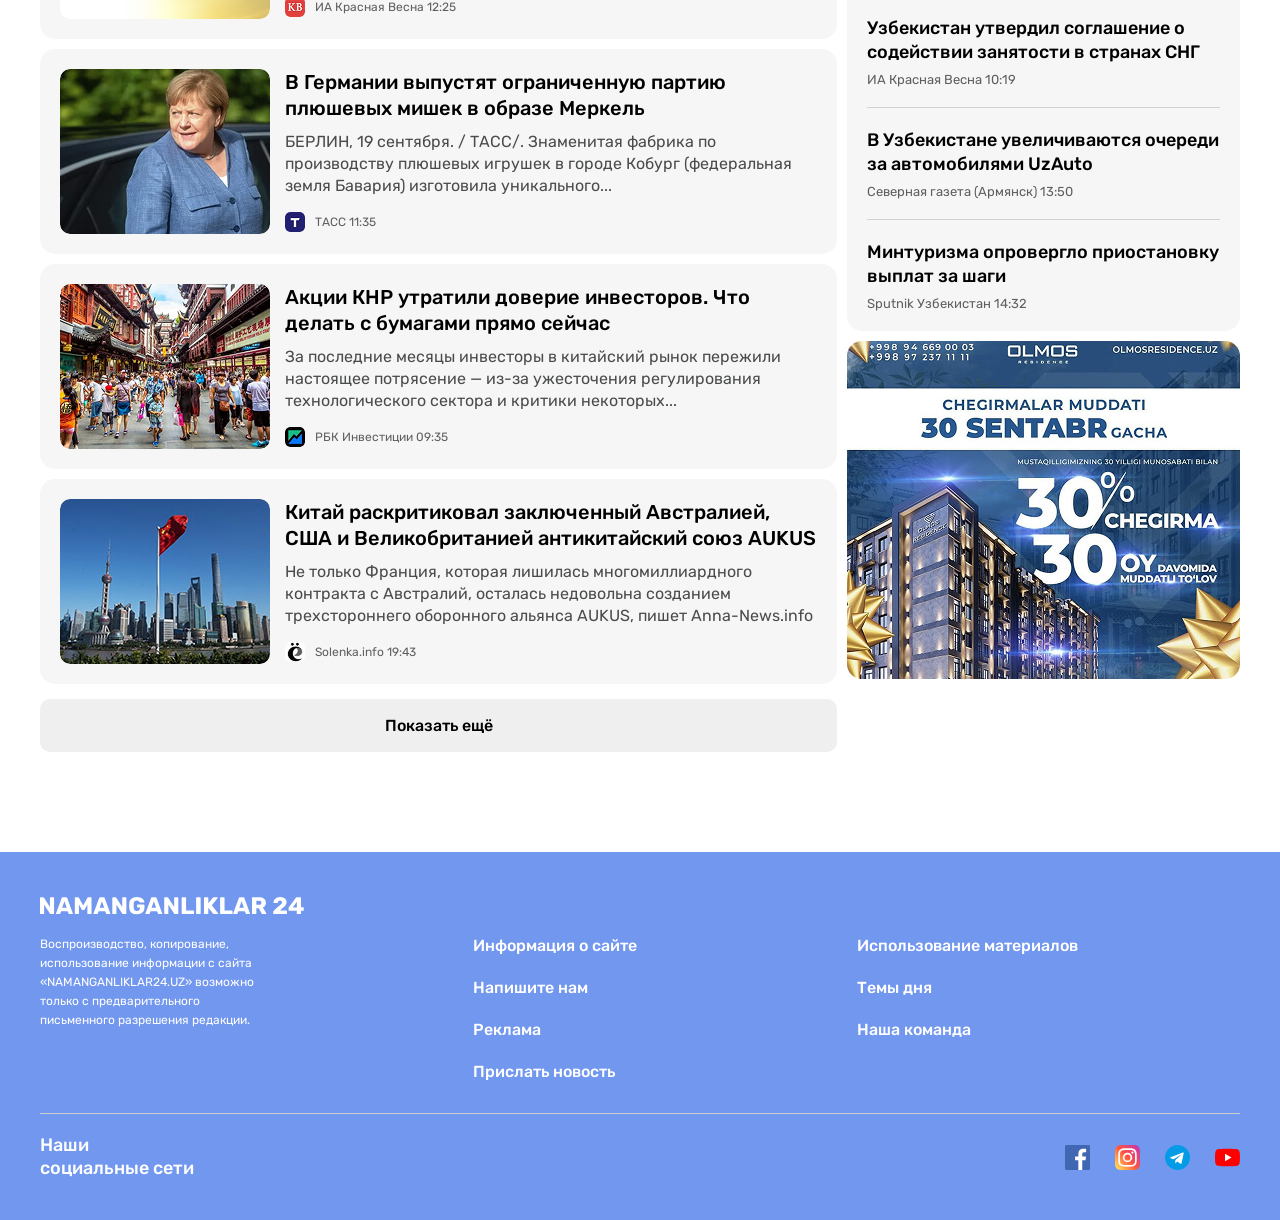
==== commit 9fba3933: "Add news-list html contact html and styles" ====
--- a/index.html
+++ b/index.html
@@ -56,16 +56,16 @@
     <!-- SITENAV -->
     <nav class="sitenav">
       <ul class="sitenav-list">
-        <li class="sitenav-item"><a class="sitenav-link" href="#">Главное</a></li>
-        <li class="sitenav-item"><a class="sitenav-link" href="#">Интересное</a></li>
-        <li class="sitenav-item"><a class="sitenav-link" href="#">Экономика</a></li>
-        <li class="sitenav-item"><a class="sitenav-link" href="#">Политика</a></li>
-        <li class="sitenav-item"><a class="sitenav-link" href="#">Общество</a></li>
-        <li class="sitenav-item"><a class="sitenav-link" href="#">Технологии</a></li>
-        <li class="sitenav-item"><a class="sitenav-link" href="#">Спорт</a></li>
-        <li class="sitenav-item"><a class="sitenav-link" href="#">Культура</a></li>
-        <li class="sitenav-item"><a class="sitenav-link" href="#">Происшествия</a></li>
-        <li class="sitenav-item"><a class="sitenav-link" href="#">Наука</a></li>
+        <li class="sitenav-item"><a class="sitenav-link" href="index.html">Главное</a></li>
+        <li class="sitenav-item"><a class="sitenav-link" href="news-list.html">Интересное</a></li>
+        <li class="sitenav-item"><a class="sitenav-link" href="news-list.html">Экономика</a></li>
+        <li class="sitenav-item"><a class="sitenav-link" href="news-list.html">Политика</a></li>
+        <li class="sitenav-item"><a class="sitenav-link" href="news-list.html">Общество</a></li>
+        <li class="sitenav-item"><a class="sitenav-link" href="news-list.html">Технологии</a></li>
+        <li class="sitenav-item"><a class="sitenav-link" href="news-list.html">Спорт</a></li>
+        <li class="sitenav-item"><a class="sitenav-link" href="news-list.html">Культура</a></li>
+        <li class="sitenav-item"><a class="sitenav-link" href="news-list.html">Происшествия</a></li>
+        <li class="sitenav-item"><a class="sitenav-link" href="news-list.html">Наука</a></li>
       </ul>
     </nav>
 
@@ -312,7 +312,7 @@
 
 <aside class="layout-2-1-sitebar-item sitebar-ad">
   <a class="sitebar-ad-link" href="#" target="_blank">
-    <img class="sitebar-ad-img" src="./img/olmos.jpg" alt="Olmos residence" width="393" height="338" srcset="img/olmos.jpg 1x, img/olmos@2x.jpg 2x">
+    <img class="sitebar-img sitebar-img-tall" src="./img/olmos.jpg" alt="Olmos residence" width="393" height="338" srcset="img/olmos.jpg 1x, img/olmos@2x.jpg 2x">
   </a>
 </aside>
 </div>
--- a/css/styles.css
+++ b/css/styles.css
@@ -173,10 +173,13 @@
   padding-top: 12px;
   padding-bottom: 12px;
   border-bottom: 1px solid #d1d1d1;
-  margin-bottom: 40px;
   font-size: 18px;
   line-height: normal;
   font-weight: 500;
+}
+
+.sitenav:not(:last-child) {
+  margin-bottom: 40px;
 }
 
 .sitenav-list {
@@ -510,6 +513,10 @@
   border-radius: 15px;
 }
 
+.sitebar-ad-img-tall {
+  width: 553;
+}
+
 
 /* SITE-FOOTER */
 .site-footer {
@@ -628,4 +635,97 @@
   width: 25px;
   height: 25px;
   object-fit: contain;
-}+}
+
+/* DEFINITION-CARD */
+.definition-card {
+  padding: 20px 25px;
+  margin: 0;
+  border-radius: 10px;
+  background-color: #f6f6f6;
+  color: #000;
+}
+
+
+.definition-card-item {
+  padding-top: 20px;
+  padding-bottom: 20px;
+}
+
+.definition-card-item:not(:last-child){
+  border-bottom: 1px solid #d2d2d2;
+}
+
+.definition-card-title {
+  margin-bottom: 7px;
+  font-size: 20px;
+  line-height: 24px;
+  font-weight: 500;
+}
+
+.definition-card-title-value {
+  margin: 0;
+  font-size: 16px;
+  line-height: 19px;
+}
+
+/* CONTACT-PAGE */
+.contact-page-heading {
+  margin-top: 0;
+  margin-bottom: 20px;
+  font-size: 24px;
+  line-height: 29px;
+  font-weight: 500;
+  color: #000;
+}
+
+.contact-page-content {
+  display: flex;
+}
+
+.contact-page-form {
+  display: flex;
+  flex-direction: column;
+  width: 696px;
+}
+
+.contact-page-form-submit {
+  align-self: flex-end;
+  margin-top: 20px;
+}
+
+.contact-page-info {
+  width: 494px;
+  margin-left: 10px;
+}
+
+.form-groups-wrapper {
+  display: flex;
+  justify-content: space-between;
+}
+
+.form-groups-wrapper:not(:last-child) {
+  margin-bottom: 10px;
+}
+
+.form-group:not(:last-child) {
+  margin-bottom: 10px;
+}
+
+.form-groups-wrapper .form-group {
+  width: calc(50% - 5px);
+  margin-bottom: 0;
+}
+
+.form-field {
+  display: block;
+  width: 100%;
+  padding: 18px 20px;
+  border: 1px solid rgba(0, 0, 0, 0.2);
+  border-radius: 10px;
+}
+
+.form-field-textarea {
+  min-height: 180px;
+  resize: vertical;
+}
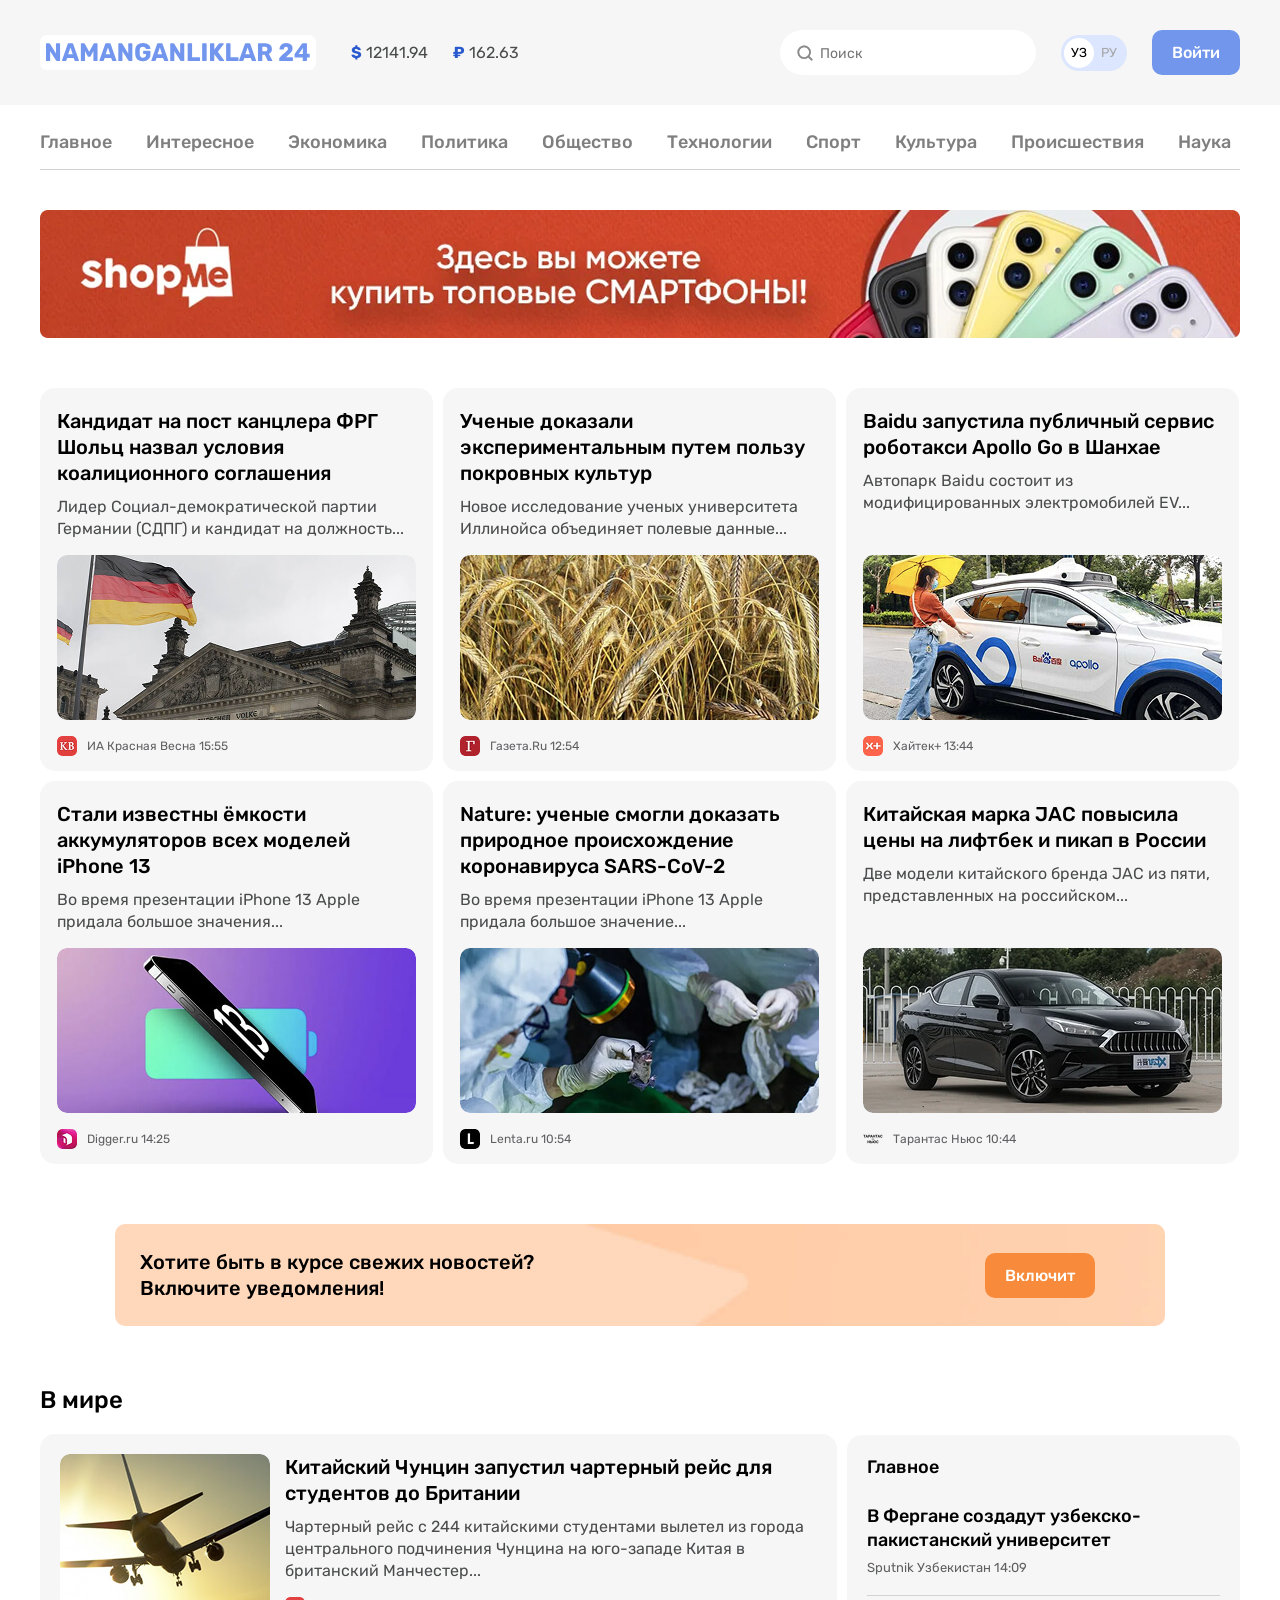
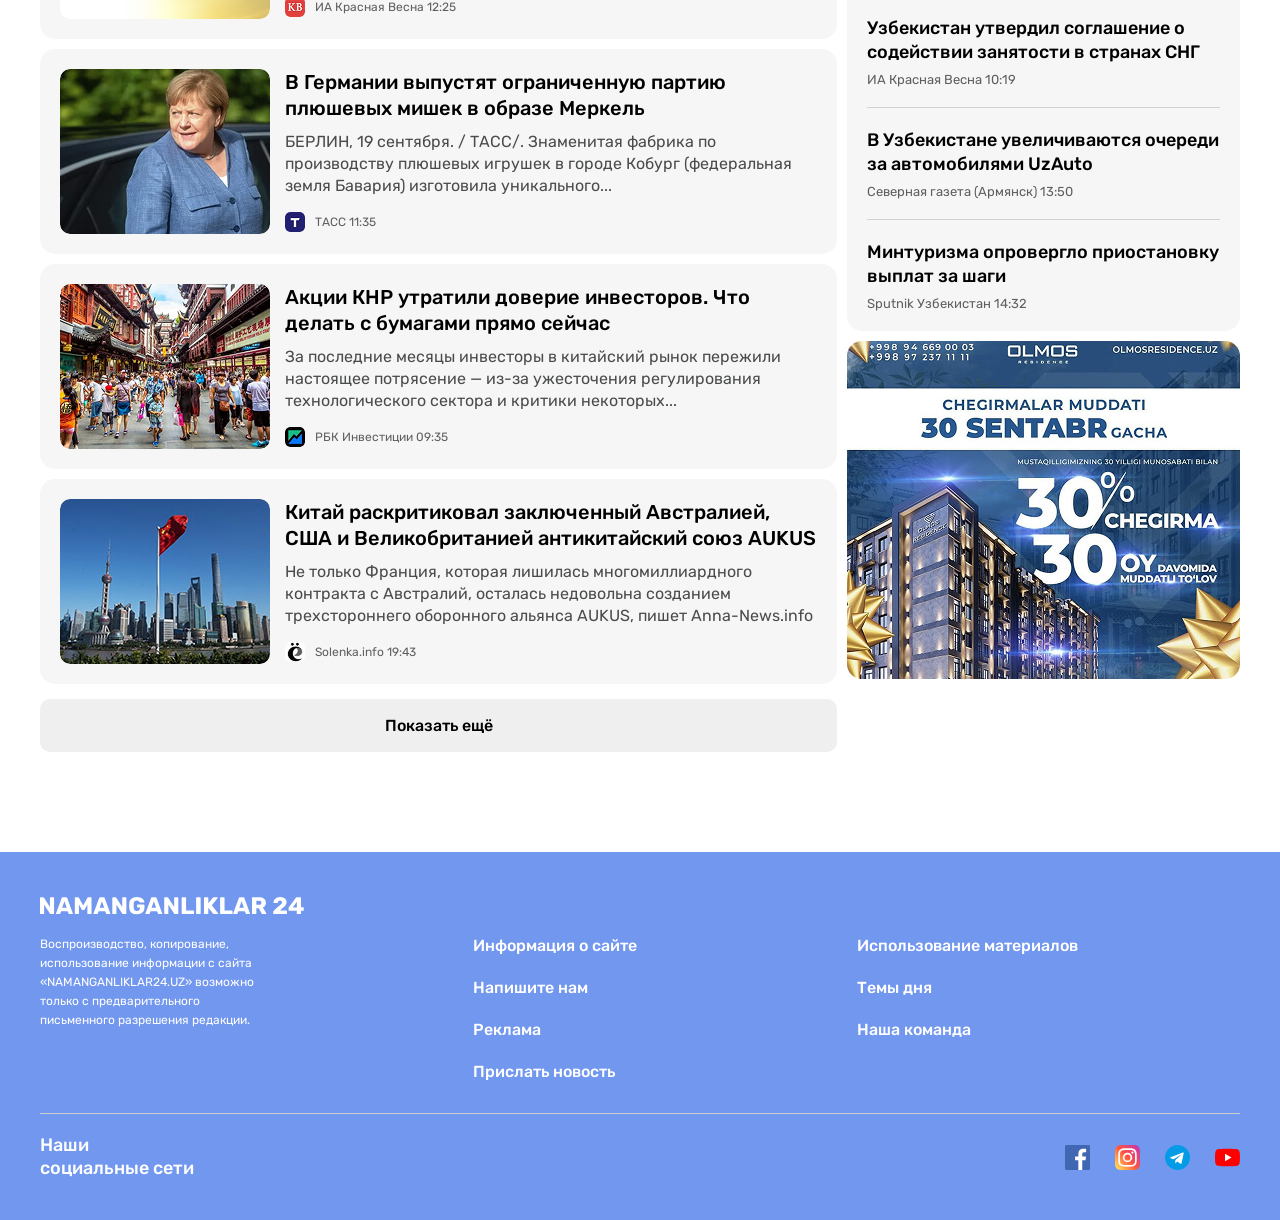
==== commit 53be5248: "Add commit index html and news-list html" ====
--- a/index.html
+++ b/index.html
@@ -198,14 +198,14 @@
   <!-- NEWS-LIST -->
   <div class="news-list">
     <div class="news-list-item article-card-horizontal">
-      <img class="article-card-horizontal-img" src="./img/charter-reys.jpg" alt="" width="210" height="165" srcset="img/charter-reys.jpg 1x, img/charter-reys@2x.jpg 2x">
+      <img class="article-card-horizontal-img" src="./img/charter-reys.jpg" alt="Китайский Чунцин запустил чартерный рейс для студентов до Британии" width="210" height="165" srcset="img/charter-reys.jpg 1x, img/charter-reys@2x.jpg 2x">
       <div class="article-card-horizontal-content">
         <h3 class="article-card-horizontal-title">
           <a class="article-card-horizontal-link" href="#">Китайский Чунцин запустил чартерный рейс для студентов до Британии</a>
         </h3>
         <p class="article-card-horizontal-text">Чартерный рейс с 244 китайскими студентами вылетел из города центрального подчинения Чунцина на юго-западе Китая в британский Манчестер...</p>
         <footer class="article-card-horizontal-footer">
-          <img class="article-card-horizontal-source-icon" src="./img/krasnaya-vesna.jpg" alt="" width="20" height="20" srcset="img/krasnaya-vesna.jpg 1x, img/krasnaya-vesna@2x.jpg 2x">
+          <img class="article-card-horizontal-source-icon" src="./img/krasnaya-vesna.jpg" alt="Krasnaya Vesna logo" width="20" height="20" srcset="img/krasnaya-vesna.jpg 1x, img/krasnaya-vesna@2x.jpg 2x">
           <div class="article-card-horizontal-source-time">
             <span class="article-card-horizontal-source">ИА Красная Весна</span>
             <time datetime="12:25:00">12:25</time>
@@ -214,14 +214,14 @@
       </div>
     </div>
     <div class="news-list-item article-card-horizontal">
-      <img class="article-card-horizontal-img" src="./img/angela-merke.jpg" alt="" width="210" height="165" srcset="img/angela-merke.jpg 1x, img/angela-merke@2x.jpg 2x">
+      <img class="article-card-horizontal-img" src="./img/angela-merke.jpg" alt="В Германии выпустят ограниченную партию плюшевых мишек в образе Меркель" width="210" height="165" srcset="img/angela-merke.jpg 1x, img/angela-merke@2x.jpg 2x">
       <div class="article-card-horizontal-content">
         <h3 class="article-card-horizontal-title">
           <a class="article-card-horizontal-link" href="#">В Германии выпустят ограниченную партию плюшевых мишек в образе Меркель</a>
         </h3>
         <p class="article-card-horizontal-text">БЕРЛИН, 19 сентября. / ТАСС/. Знаменитая фабрика по производству плюшевых игрушек в городе Кобург (федеральная земля Бавария) изготовила уникального...</p>
         <footer class="article-card-horizontal-footer">
-          <img class="article-card-horizontal-source-icon" src="./img/tacc.jpg" alt="" width="20" height="20" srcset="img/tacc.jpg 1x, img/tacc@2x.jpg 2x">
+          <img class="article-card-horizontal-source-icon" src="./img/tacc.jpg" alt="Tass logo" width="20" height="20" srcset="img/tacc.jpg 1x, img/tacc@2x.jpg 2x">
           <div class="article-card-horizontal-source-time">
             <span class="article-card-horizontal-source">ТАСС</span>
             <time datetime="11:35:00">11:35</time>
@@ -230,14 +230,14 @@
       </div>
     </div>
     <div class="news-list-item article-card-horizontal">
-      <img class="article-card-horizontal-img" src="./img/china.jpg" alt="" width="210" height="165" srcset="img/china.jpg 1x, img/china@2x.jpg 2x">
+      <img class="article-card-horizontal-img" src="./img/china.jpg" alt="Акции КНР утратили доверие инвесторов. Что делать с бумагами прямо сейчас" width="210" height="165" srcset="img/china.jpg 1x, img/china@2x.jpg 2x">
       <div class="article-card-horizontal-content">
         <h3 class="article-card-horizontal-title">
           <a class="article-card-horizontal-link" href="#">Акции КНР утратили доверие инвесторов. Что делать с бумагами прямо сейчас</a>
         </h3>
         <p class="article-card-horizontal-text">За последние месяцы инвесторы в китайский рынок пережили настоящее потрясение — из-за ужесточения регулирования технологического сектора и критики некоторых...</p>
         <footer class="article-card-horizontal-footer">
-          <img class="article-card-horizontal-source-icon" src="./img/rbc.jpg" alt="" width="20" height="20" srcset="img/rbc.jpg 1x, img/rbc@2x.jpg 2x">
+          <img class="article-card-horizontal-source-icon" src="./img/rbc.jpg" alt="RBK investitsiya" width="20" height="20" srcset="img/rbc.jpg 1x, img/rbc@2x.jpg 2x">
           <div class="article-card-horizontal-source-time">
             <span class="article-card-horizontal-source">РБК Инвестиции</span>
             <time datetime="09:35:00">09:35</time>
@@ -246,14 +246,14 @@
       </div>
     </div>
     <div class="news-list-item article-card-horizontal">
-      <img class="article-card-horizontal-img" src="./img/aukus.jpg" alt="" width="210" height="165" srcset="img/aukus.jpg 1x, img/aukus@2x.jpg 2x">
+      <img class="article-card-horizontal-img" src="./img/aukus.jpg" alt="Китай раскритиковал заключенный Австралией, США и Великобританией антикитайский союз AUKUS" width="210" height="165" srcset="img/aukus.jpg 1x, img/aukus@2x.jpg 2x">
       <div class="article-card-horizontal-content">
         <h3 class="article-card-horizontal-title">
           <a class="article-card-horizontal-link" href="#">Китай раскритиковал заключенный Австралией, США и Великобританией антикитайский союз AUKUS</a>
         </h3>
         <p class="article-card-horizontal-text">Не только Франция, которая лишилась многомиллиардного контракта с Австралий, осталась недовольна созданием трехстороннего оборонного альянса AUKUS, пишет Anna-News.info</p>
         <footer class="article-card-horizontal-footer">
-          <img class="article-card-horizontal-source-icon" src="./img/solenka.jpg" alt="" width="20" height="20" srcset="img/solenka.jpg 1x, img/solenka@2x.jpg 2x">
+          <img class="article-card-horizontal-source-icon" src="./img/solenka.jpg" alt="Solenka info" width="20" height="20" srcset="img/solenka.jpg 1x, img/solenka@2x.jpg 2x">
           <div class="article-card-horizontal-source-time">
             <span class="article-card-horizontal-source">Solenka.info</span>
             <time datetime="19:43:00">19:43</time>
--- a/css/styles.css
+++ b/css/styles.css
@@ -142,6 +142,10 @@
   border-radius: 60px;
   font-size: 14px;
   line-height: normal;
+  background-image: url("../img/search.svg");
+  background-repeat: no-repeat;
+  background-size: 20px;
+  background-position: 15px center;
 }
 
 /* LANG-TOGGLE */
@@ -312,6 +316,10 @@
   margin: 60px 75px;
   border-radius: 10px;
   background-color: #ffd7ba;
+  background-image: url("../img/fon-img.jpg");
+  background-repeat: no-repeat;
+  background-size: cover;
+  background-position: center center;
 }
 
 .notification-cta-text {
@@ -729,3 +737,18 @@
   min-height: 180px;
   resize: vertical;
 }
+
+
+
+/* RETINA BGS */
+@media
+only screen and (-webkit-min-device-pixel-ratio: 2),
+only screen and (   min--moz-device-pixel-ratio: 2),
+only screen and (     -o-min-device-pixel-ratio: 2/1),
+only screen and (        min-device-pixel-ratio: 2),
+only screen and (                min-resolution: 192dpi),
+only screen and (                min-resolution: 2dppx) {
+.notification-cta {
+  background-image: url("../img/fon-img@2x.jpg");
+}
+}
